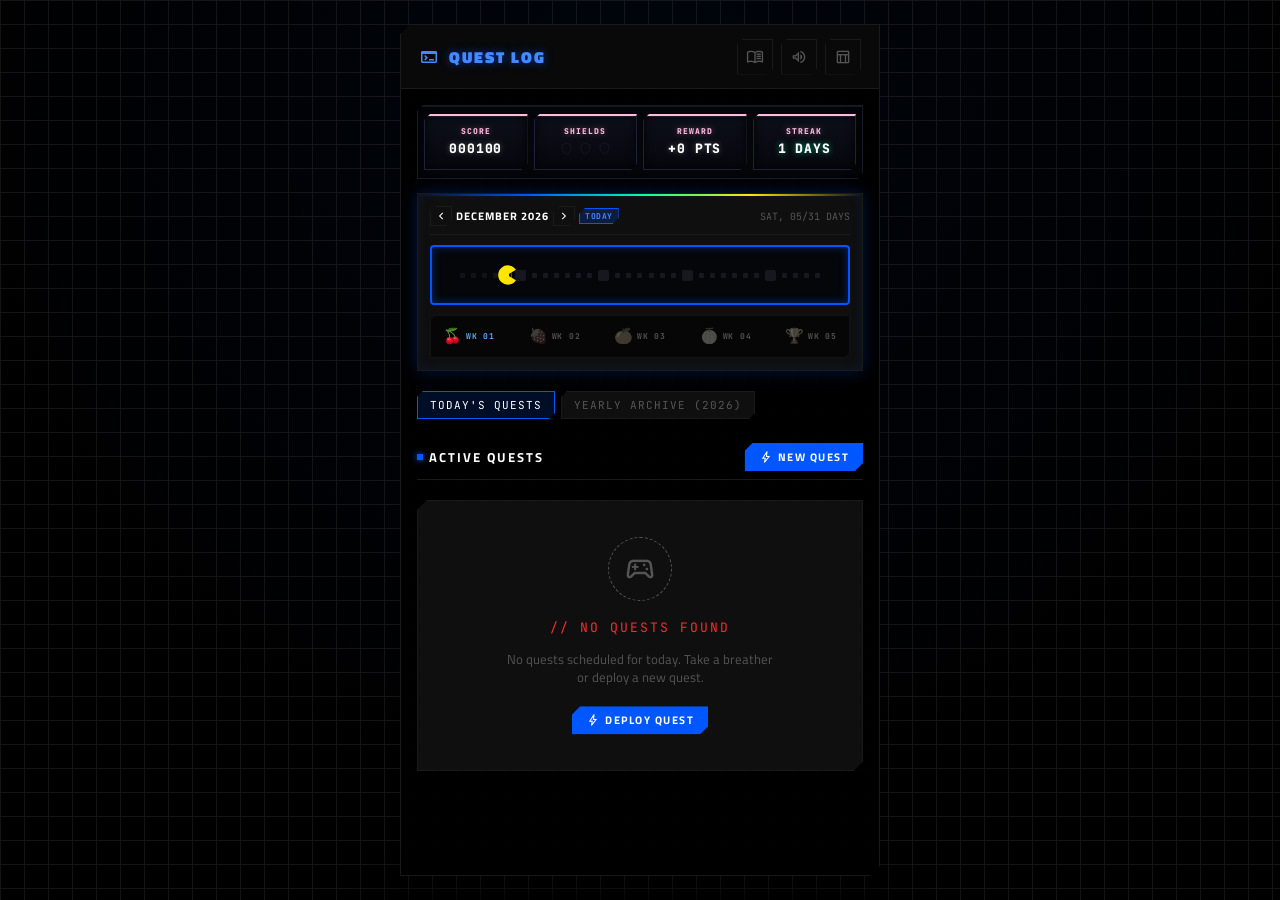
==== index.html @ 98877181 "Initial commit for Quest Log" ====
<!DOCTYPE html>
<html lang="en" class="dark">

<head>
  <meta charset="UTF-8">
  <meta name="viewport" content="width=device-width, initial-scale=1.0, maximum-scale=1.0, user-scalable=no">
  <title>Quest Log</title>
  <link rel="manifest" href="manifest.json">
  <meta name="theme-color" content="#00ffcc">
  <meta name="apple-mobile-web-app-capable" content="yes">
  <meta name="apple-mobile-web-app-status-bar-style" content="black-translucent">

  <!-- Preconnect & Fonts -->
  <link rel="preconnect" href="https://fonts.googleapis.com">
  <link rel="preconnect" href="https://fonts.gstatic.com" crossorigin>
  <link
    href="https://fonts.googleapis.com/css2?family=JetBrains+Mono:ital,wght@0,300;0,400;0,600;0,700;1,400&family=Titillium+Web:wght@300;400;600;700;900&display=swap"
    rel="stylesheet">
  <link href="https://fonts.googleapis.com/css2?family=Material+Symbols+Outlined:wght,FILL@100..700,0..1&display=swap"
    rel="stylesheet">

  <!-- Core Styles -->
  <link rel="stylesheet" href="styles.css">
</head>

<body>
  <!-- Main HUD Application Layout -->
  <div class="app-container">

    <!-- Center Mobile Cockpit Frame -->
    <main class="cockpit-frame" id="app-cockpit">

      <!-- Top HUD Header -->
      <header class="hud-header">
        <div class="hud-title-group">
          <span class="material-symbols-outlined"
            style="color: var(--color-primary-light); font-size: 20px;">terminal</span>
          <span class="hud-title">QUEST LOG</span>
        </div>
        <div class="hud-actions">
          <button class="hud-icon-btn" id="open-rules-btn" title="Tactical Rule Book & Scoring Manual"
            aria-label="Rule Book">
            <span class="material-symbols-outlined" style="font-size: 18px;">menu_book</span>
          </button>
          <button class="hud-icon-btn dev-toggle-btn" id="toggle-dev-sandbox-btn" title="Developer Testing Sandbox"
            aria-label="Dev Sandbox" style="display: none;">
            <span class="material-symbols-outlined" style="font-size: 18px;">bug_report</span>
          </button>
          <button class="hud-icon-btn" id="sound-toggle-btn" title="Toggle Sound FX" aria-label="Toggle Sound Effects">
            <span class="material-symbols-outlined" style="font-size: 18px;" id="sound-icon">volume_up</span>
          </button>
          <button class="hud-icon-btn" id="export-data-btn" title="Export Directives Data (.CSV)"
            aria-label="Export Data">
            <span class="material-symbols-outlined" style="font-size: 18px;">table_chart</span>
          </button>
        </div>
      </header>

      <!-- View 1: Home Dashboard (Pilot Status) -->
      <section class="view-panel active" id="view-dashboard">

        <!-- Streak Recovery Shield Suggestion Banner (Sleek, Compact Suggestion Pill) -->
        <div class="streak-shield-alert-banner" id="streak-shield-alert-banner" style="display: none;">
          <div class="shield-banner-left">
            <span class="shield-banner-title" id="shield-banner-title">STREAK IS AT RISK</span>
          </div>
          <div class="shield-banner-right">
            <button type="button" class="shield-recover-action-btn" id="use-shield-recover-btn">
              <span>USE SHIELD</span>
              <span class="material-symbols-outlined" style="font-size: 13px; font-variation-settings: 'FILL' 1;">shield</span>
            </button>
            <button type="button" class="shield-banner-close-btn" id="close-shield-alert-btn" aria-label="Dismiss suggestion">
              <span class="material-symbols-outlined">close</span>
            </button>
          </div>
        </div>

        <!-- Pac-Man Cyber Arcade HUD Section -->
        <div class="arcade-hud-container">

          <!-- Arcade Top Scoreboard (Score, Visual Shields, Reward, Streak) -->
          <div class="arcade-scoreboard">
            <div class="score-block score-metric-score">
              <span class="score-label">SCORE</span>
              <span class="score-val" id="arcade-score">000000</span>
            </div>
            <div class="score-block score-metric-shields" id="score-block-shields">
              <span class="score-label">SHIELDS</span>
              <div class="shields-slot-container" id="shields-slot-container"
                title="1UP Streak Shields - Protects consistency on missed days (Max 3)">
                <span class="shield-slot muted" id="shield-slot-1"><span
                    class="material-symbols-outlined">shield</span></span>
                <span class="shield-slot muted" id="shield-slot-2"><span
                    class="material-symbols-outlined">shield</span></span>
                <span class="shield-slot muted" id="shield-slot-3"><span
                    class="material-symbols-outlined">shield</span></span>
              </div>
            </div>
            <div class="score-block score-metric-reward">
              <span class="score-label">REWARD</span>
              <span class="score-val" id="arcade-consistency-bonus">+0 PTS</span>
            </div>
            <div class="score-block score-metric-streak">
              <span class="score-label">STREAK</span>
              <span class="score-val highlight" id="arcade-streak">0 DAYS</span>
            </div>
          </div>

          <!-- Pac-Man Monthly Maze Track Card -->
          <div class="pacman-maze-card">
            <!-- Maze Header with Month Navigation (< PREV, NEXT >, TODAY) -->
            <div class="maze-header">
              <div class="maze-nav-group">
                <button type="button" class="month-nav-btn" id="prev-month-btn" title="View Previous Month">
                  <span class="material-symbols-outlined">chevron_left</span>
                </button>
                <span class="maze-month-title" id="maze-month-name">CURRENT MONTH</span>
                <button type="button" class="month-nav-btn" id="next-month-btn" title="View Next Month">
                  <span class="material-symbols-outlined">chevron_right</span>
                </button>
                <button type="button" class="month-today-btn" id="today-month-btn"
                  title="Jump to Current Live Month">TODAY</button>
              </div>
              <div class="maze-stats" id="maze-stats-display">
                <span class="pellets-count" id="pellets-eaten-display">00/30 DAYS</span>
              </div>
            </div>

            <!-- Glowing Neon Maze Track -->
            <div class="maze-track-wrapper">
              <div class="maze-track-border">
                <div class="maze-track-inner" id="maze-track-inner">
                  <!-- Pac-Man Flat Arcade Sprite (No Glow) -->
                  <div class="pacman-chomper" id="pacman-chomper" style="left: 0%;">
                    <svg viewBox="0 0 32 32" class="pacman-svg">
                      <path d="M16 16 L29 8.5 A14 14 0 1 0 29 23.5 Z" fill="#FFE600"></path>
                    </svg>
                  </div>
                  <!-- Pellets Stream dynamically injected by app.js -->
                  <div class="maze-pellets-stream" id="maze-pellets-stream"></div>
                </div>
              </div>
            </div>

            <!-- Milestone Fruit Checkpoints Row (Dynamically populated by app.js) -->
            <div class="fruit-checkpoints-row" id="fruit-checkpoints-row">
              <!-- Dynamically rendered per month weeks by app.js -->
            </div>
          </div>

        </div>

        <!-- Filter Bar -->
        <div class="phase-filters" id="phase-filters-container">
          <button class="phase-tab active" data-filter="today" id="phase-tab-day">TODAY'S QUESTS</button>
          <button class="phase-tab" data-filter="all" id="phase-tab-all">YEARLY ARCHIVE</button>
        </div>

        <!-- Quests / Missions Section Header -->
        <div class="protocols-section-header">
          <h2 class="section-title" id="protocols-section-title">ACTIVE QUESTS</h2>
          <button class="init-protocol-btn" id="open-init-screen-btn">
            <span class="material-symbols-outlined" style="font-size: 14px;">bolt</span>
            NEW QUEST
          </button>
        </div>

        <!-- Dynamic Protocols Card Stream -->
        <div class="protocols-list" id="protocols-list-container">
          <!-- Dynamically populated by app.js -->
        </div>

      </section>

      <!-- View 2: New Quest (New Habit Creation) -->
      <section class="view-panel" id="view-init">

        <!-- Screen Header -->
        <div class="init-screen-header">
          <button class="back-btn" id="init-back-btn" title="Return to Pilot Dashboard">
            <span class="material-symbols-outlined" style="font-size: 20px;">arrow_back</span>
          </button>
          <h2 class="init-title">NEW QUEST</h2>
          <div style="width: 38px;"></div> <!-- Spacer -->
        </div>

        <!-- Form Container -->
        <form id="protocol-form" onsubmit="return false;" style="display: flex; flex-direction: column; gap: 20px;">

          <!-- Terminal Input: Quest Name -->
          <div class="form-group">
            <label class="form-label" for="habit-name-input">
              <span class="form-label-dot"></span>
              <span>QUEST NAME</span>
            </label>
            <div class="terminal-input-wrapper">
              <input type="text" id="habit-name-input" class="terminal-input" placeholder="E.G., HYDRATION_QUEST"
                autocomplete="off" maxlength="36" required>
            </div>
          </div>

          <!-- Category Selector -->
          <div class="form-group">
            <label class="form-label">
              <span class="form-label-dot"></span>
              <span>CATEGORY</span>
            </label>
            <div class="param-matrix-grid" id="param-matrix">
              <div class="param-card" data-category="fitness" data-icon="fitness_center">
                <span class="material-symbols-outlined">fitness_center</span>
                <span class="param-card-label">FITNESS</span>
              </div>
              <div class="param-card" data-category="cardio" data-icon="monitor_heart">
                <span class="material-symbols-outlined">monitor_heart</span>
                <span class="param-card-label">CARDIO</span>
              </div>
              <div class="param-card" data-category="hydration" data-icon="water_drop">
                <span class="material-symbols-outlined">water_drop</span>
                <span class="param-card-label">HYDRATION</span>
              </div>
              <div class="param-card" data-category="deepfocus" data-icon="center_focus_strong">
                <span class="material-symbols-outlined">center_focus_strong</span>
                <span class="param-card-label">DEEP_FOCUS</span>
              </div>
            </div>
          </div>

          <!-- Metric Tracking (Optional) -->
          <div class="form-group" id="form-metric-group">
            <label class="form-label">
              <span class="form-label-dot optional-dot"></span>
              <span>TRACK METRIC <span class="opt-pill">OPTIONAL</span></span>
            </label>
            <div class="dates-grid">
              <div class="date-field-group">
                <div class="terminal-input-wrapper">
                  <input type="text" id="metric-name-input" class="terminal-input" placeholder="NAME (E.G. VOLUME)">
                </div>
              </div>
              <div class="date-field-group">
                <div class="terminal-input-wrapper">
                  <input type="text" id="metric-unit-input" class="terminal-input" placeholder="UNIT (E.G. KG, MINS, COUNT)">
                </div>
              </div>
            </div>
          </div>

          <!-- Timeline: Start and End Dates -->
          <div class="form-group" id="form-timeline-group">
            <div class="dates-grid">
              <div class="date-field-group">
                <label class="form-label" for="start-date-input">
                  <span class="form-label-dot"></span>
                  <span>START_DATE</span>
                </label>
                <div class="terminal-input-wrapper">
                  <input type="date" id="start-date-input" class="terminal-input date-input" required>
                </div>
              </div>
              <div class="date-field-group">
                <label class="form-label" for="end-date-input">
                  <span class="form-label-dot optional-dot"></span>
                  <span>END_DATE <span class="opt-pill">OPTIONAL</span></span>
                </label>
                <div class="terminal-input-wrapper">
                  <input type="date" id="end-date-input" class="terminal-input date-input">
                </div>
              </div>
            </div>
          </div>

          <!-- Frequency Slider & Days of Week -->
          <div class="form-group slider-container" id="form-frequency-group">
            <div class="slider-readout">
              <label class="form-label">
                <span class="form-label-dot"></span>
                <span>FREQUENCY</span>
              </label>
              <span class="slider-display-val" id="freq-val-display">01 DAY/WEEK</span>
            </div>

            <div class="tactical-range-wrapper">
              <div class="segmented-ticks">
                <span class="tick"></span>
                <span class="tick"></span>
                <span class="tick"></span>
                <span class="tick"></span>
                <span class="tick"></span>
                <span class="tick"></span>
                <span class="tick"></span>
              </div>
              <input type="range" class="tactical-range" id="freq-slider-input" min="1" max="7" value="1">
            </div>
            <div
              style="display: flex; justify-content: space-between; font-family: var(--font-mono); font-size: 10px; color: var(--color-muted); margin-bottom: 4px;">
              <span>01 [MIN]</span>
              <span>07 [MAX]</span>
            </div>

            <!-- Error alert placed just below frequency -->
            <div class="schedule-validation-alert" id="freq-validation-alert" style="display: none;"></div>

            <!-- Days of Week Selector -->
            <div class="slider-readout" style="margin-top: 10px;">
              <label class="form-label">
                <span class="form-label-dot"></span>
                <span>SCHEDULED DAYS OF WEEK</span>
              </label>
              <span class="days-count-display" id="days-count-display">0 / 1 SELECTED</span>
            </div>
            <div class="days-of-week-grid" id="days-of-week-container">
              <button type="button" class="day-chip" data-day="0" data-day-name="SUN">SUN</button>
              <button type="button" class="day-chip" data-day="1" data-day-name="MON">MON</button>
              <button type="button" class="day-chip" data-day="2" data-day-name="TUE">TUE</button>
              <button type="button" class="day-chip" data-day="3" data-day-name="WED">WED</button>
              <button type="button" class="day-chip" data-day="4" data-day-name="THU">THU</button>
              <button type="button" class="day-chip" data-day="5" data-day-name="FRI">FRI</button>
              <button type="button" class="day-chip" data-day="6" data-day-name="SAT">SAT</button>
            </div>

            <!-- Error alert placed below scheduled days -->
            <div class="schedule-validation-alert" id="schedule-validation-alert" style="display: none;"></div>
          </div>

          <!-- Notes / Briefing (Optional) -->
          <div class="form-group">
            <label class="form-label" for="habit-notes-input">
              <span class="form-label-dot optional-dot"></span>
              <span>NOTES <span class="opt-pill">OPTIONAL</span></span>
            </label>
            <div class="terminal-input-wrapper">
              <textarea id="habit-notes-input" class="terminal-input terminal-textarea"
                placeholder="ADDITIONAL QUEST OBJECTIVES, REWARD INTENT, OR CONTEXT..." rows="3" maxlength="200"></textarea>
            </div>
          </div>

          <!-- Submit Button -->
          <div class="submit-btn-wrapper">
            <button type="submit" class="submit-protocol-btn" id="submit-protocol-btn">
              <span class="material-symbols-outlined" style="font-size: 18px;" id="submit-btn-icon">bolt</span>
              <span id="submit-btn-text">DEPLOY_QUEST</span>
            </button>
          </div>

        </form>

      </section>

    </main>

  </div>

  <!-- ==========================================================
       TACTICAL RULE BOOK MODAL
       ========================================================== -->
  <div class="modal-backdrop" id="rules-modal-backdrop">
    <div class="rules-modal-card" id="rules-modal-card">
      <div class="rules-modal-header">
        <div class="rules-title-group">
          <span class="material-symbols-outlined" style="color: var(--color-primary-light);">menu_book</span>
          <span class="rules-modal-title">TACTICAL SCORING MANUAL & RULE BOOK</span>
        </div>
        <button class="rules-close-btn" id="close-rules-btn" aria-label="Close Rules">
          <span class="material-symbols-outlined">close</span>
        </button>
      </div>

      <div class="rules-modal-body">
        <!-- Section 1: Daily Scoring -->
        <div class="rule-section">
          <div class="rule-section-title">
            <span class="rule-badge">01</span>
            <span>DAILY SCORING (MAX 100 PTS)</span>
          </div>
          <p class="rule-desc">
            Points are awarded daily based on the percentage of scheduled protocols completed:
          </p>
          <div class="rule-formula-box">
            <code>Daily Score = (Completed Directives / Scheduled Directives) × 100 PTS</code>
          </div>
          <p class="rule-note">
            ⚠️ <strong>Daily Finalizer:</strong> Scores are calculated and permanently locked at <strong>11:59
              PM</strong> every night. No retroactive score changes are permitted after finalization.
          </p>
        </div>

        <!-- Section 2: 1UP Shields -->
        <div class="rule-section">
          <div class="rule-section-title">
            <span class="rule-badge">02</span>
            <span>1UP STREAK SHIELDS (MAX 3)</span>
          </div>
          <p class="rule-desc">
            Complete <strong>2 consecutive perfect weeks</strong> (14 straight days with a 100 Daily Score) to earn
            <strong>1 Shield 🛡️</strong>.
          </p>
          <ul class="rule-list">
            <li><strong>Max Inventory:</strong> You can hold up to <strong>3 visual shields (🛡️ 🛡️ 🛡️)</strong>.</li>
            <li><strong>No Idle Glow:</strong> Active earned shields in inventory have <strong>no glow</strong> in normal conditions.</li>
            <li><strong>Actionable Static Warning Glow:</strong> On Day N+1, if Day N had a partial completion or no-show, the available shield displays a <strong>static neon glow</strong> (no dynamic breathing/pulse in any case).</li>
            <li><strong>Day N+1 Muted Inventory State:</strong> When a shield is deployed on Day N+1, it remains visible in the inventory slot but <strong>muted with color</strong>.</li>
            <li><strong>Day N+2 Removal:</strong> On Day N+2, the consumed shield is permanently removed from the inventory.</li>
            <li><strong>1-Day Miss Rule:</strong> A shield can <strong>only be applied if you missed exactly 1 day</strong>.</li>
            <li><strong>Weekly Limit:</strong> Maximum <strong>1 shield can be used per calendar week</strong>.</li>
            <li><strong>Shield Generation Exclusion:</strong> Any week where a shield is used is <strong>not counted</strong> toward generating new shields.</li>
            <li><strong>2-Day Missed Break:</strong> If 2 consecutive days are missed, shields cannot be used to restore the streak; your streak breaks and consistency multiplier resets to 0.</li>
          </ul>
        </div>

        <!-- Section 3: Weekly Consistency Bonus (x) -->
        <div class="rule-section">
          <div class="rule-section-title">
            <span class="rule-badge">03</span>
            <span>WEEKLY CONSISTENCY BONUS (x)</span>
          </div>
          <p class="rule-desc">
            Maintain unbreaking 100% daily consistency across calendar weeks to earn compounding bonus points:
          </p>
          <div class="rule-tier-grid">
            <div class="rule-tier-card">
              <span class="tier-wk">WEEK 1 PERFECT</span>
              <span class="tier-pts">+10 PTS (x = 10)</span>
            </div>
            <div class="rule-tier-card">
              <span class="tier-wk">WEEK 2 PERFECT</span>
              <span class="tier-pts">+15 PTS (x = 15)</span>
            </div>
            <div class="rule-tier-card">
              <span class="tier-wk">WEEK 3 PERFECT</span>
              <span class="tier-pts">+20 PTS (x = 20)</span>
            </div>
            <div class="rule-tier-card">
              <span class="tier-wk">WEEK N PERFECT</span>
              <span class="tier-pts">+(Previous + 5) PTS</span>
            </div>
          </div>
          <p class="rule-note">
            🛡️ <strong>Shield Usage:</strong> When a shield is used on a missed day, consistency is preserved
            (<strong>x value does not become 0</strong>), but no bonus is added for that shielded week. If 2 consecutive
            days are missed or consistency breaks without a shield, <strong>x resets to 0</strong>.
          </p>
        </div>

        <!-- Section 4: Dot Saturation Hierarchy -->
        <div class="rule-section">
          <div class="rule-section-title">
            <span class="rule-badge">04</span>
            <span>DOT SATURATION TELEMETRY</span>
          </div>
          <div class="rule-dot-legend">
            <div class="legend-row">
              <div class="maze-pellet small-dot dot-muted" style="display: inline-block;"></div>
              <span><strong>Muted (Low Contrast):</strong> Future dates & days with 0 completed tasks.</span>
            </div>
            <div class="legend-row">
              <div class="maze-pellet small-dot dot-partial" style="display: inline-block;"></div>
              <span><strong>Partial Saturation:</strong> Partially completed days (amber).</span>
            </div>
            <div class="legend-row">
              <div class="maze-pellet small-dot dot-complete" style="display: inline-block;"></div>
              <span><strong>Full Saturation:</strong> 100% completed tasks (golden yellow).</span>
            </div>
            <div class="legend-row">
              <div class="maze-pellet big-dot dot-partial" style="display: inline-block;"></div>
              <span><strong>Big Sunday Dot (Partial):</strong> Sunday milestone with partial completion (vibrant orange).</span>
            </div>
            <div class="legend-row">
              <div class="maze-pellet big-dot dot-complete" style="display: inline-block;"></div>
              <span><strong>Big Sunday Dot (Complete):</strong> Sunday milestone with 100% completion (golden yellow).</span>
            </div>
          </div>
        </div>
      </div>
    </div>
  </div>

  <!-- ==========================================================
       EXPORT MONTH SELECTOR MODAL
       ========================================================== -->
  <div class="modal-backdrop" id="export-modal-backdrop" style="display: none;">
    <div class="rules-modal-card export-modal-card" id="export-modal-card">
      <div class="rules-modal-header">
        <div class="rules-title-group">
          <span class="material-symbols-outlined" style="color: var(--color-primary-light);">table_chart</span>
          <span class="rules-modal-title">EXPORT DATA (.CSV)</span>
        </div>
        <button class="rules-close-btn" id="close-export-modal-btn" aria-label="Close Export Modal">
          <span class="material-symbols-outlined">close</span>
        </button>
      </div>

      <div class="export-modal-body">
        <p class="export-modal-desc">
          Select the calendar months you would like to include in your CSV export:
        </p>

        <div class="export-quick-actions">
          <button type="button" class="export-quick-btn" id="export-select-all-btn">SELECT ALL</button>
          <button type="button" class="export-quick-btn" id="export-select-current-btn">CURRENT MONTH</button>
          <button type="button" class="export-quick-btn" id="export-deselect-all-btn">DESELECT ALL</button>
        </div>

        <div class="export-months-list" id="export-months-list">
          <!-- Dynamically populated month checkboxes by app.js -->
        </div>

        <div class="export-actions-row">
          <button type="button" class="export-cancel-btn" id="export-cancel-btn">CANCEL</button>
          <button type="button" class="export-download-btn" id="export-confirm-download-btn">
            <span class="material-symbols-outlined" style="font-size: 16px;">download</span>
            <span>GENERATE CSV</span>
          </button>
        </div>
      </div>
    </div>
  </div>

  <!-- ==========================================================
       SHIELD RECOVERY CONFIRMATION MODAL (Popup like Rule Book)
       ========================================================== -->
  <div class="modal-backdrop" id="shield-confirm-modal-backdrop">
    <div class="rules-modal-card shield-confirm-modal-card" id="shield-confirm-modal-card">
      <div class="rules-modal-header">
        <div class="rules-title-group">
          <span class="material-symbols-outlined" style="color: #FF9500;">shield_with_heart</span>
          <span class="rules-modal-title">TACTICAL STREAK RECOVERY</span>
        </div>
        <button class="rules-close-btn" id="close-shield-confirm-btn" aria-label="Cancel Shield">
          <span class="material-symbols-outlined">close</span>
        </button>
      </div>
      <div class="shield-confirm-body">
        <span class="material-symbols-outlined shield-confirm-icon">shield</span>
        <span class="shield-confirm-title" id="shield-confirm-title">APPLY 1UP SHIELD?</span>
        <p class="shield-confirm-desc" id="shield-confirm-desc">
          This will consume 1 Shield from your inventory to protect your streak and consistency multiplier from breaking.
        </p>
        <span class="shield-confirm-date" id="shield-confirm-date-display">TARGET DATE: ---</span>
        <div class="shield-confirm-actions">
          <button type="button" class="shield-cancel-btn" id="shield-cancel-btn">CANCEL</button>
          <button type="button" class="shield-apply-btn" id="shield-apply-btn">
            <span class="material-symbols-outlined" style="font-size: 14px;">shield</span>
            <span>APPLY SHIELD</span>
          </button>
          <button type="button" class="shield-remove-btn" id="shield-remove-btn" style="display: none;">
            <span class="material-symbols-outlined" style="font-size: 14px;">restart_alt</span>
            <span>DESELECT SHIELD (+1 REFUND)</span>
          </button>
        </div>
      </div>
    </div>
  </div>

  <!-- ==========================================================
       YEARLY ARCHIVE QUEST DETAILS MODAL (READ-ONLY POPUP)
       ========================================================== -->
  <div class="modal-backdrop" id="quest-details-modal-backdrop" style="display: none;">
    <div class="rules-modal-card quest-details-modal-card" id="quest-details-modal-card">
      <div class="rules-modal-header">
        <div class="rules-title-group">
          <span class="material-symbols-outlined" id="modal-quest-icon" style="color: var(--color-primary);">info</span>
          <span class="rules-modal-title" id="modal-quest-header-title">QUEST SPECIFICATION</span>
        </div>
        <button class="rules-close-btn" id="close-quest-details-btn" aria-label="Close Quest Details">
          <span class="material-symbols-outlined">close</span>
        </button>
      </div>

      <div class="quest-details-body">
        <div class="quest-details-hero">
          <div class="quest-details-icon-large" id="modal-quest-icon-box">
            <span class="material-symbols-outlined" id="modal-quest-hero-icon" style="font-size: 32px;">sports_esports</span>
          </div>
          <div class="quest-details-title-stack">
            <h3 class="quest-details-name" id="modal-quest-name">PROTOCOL_NAME</h3>
            <div class="quest-details-pill-row">
              <span class="quest-spec-pill category-pill" id="modal-quest-category">CATEGORY</span>
              <span class="quest-spec-pill freq-pill" id="modal-quest-frequency">5D/WK</span>
            </div>
          </div>
        </div>

        <div class="quest-spec-grid">
          <div class="quest-spec-item">
            <span class="spec-label">SCHEDULED DAYS</span>
            <span class="spec-val" id="modal-quest-days">MON, TUE, WED, THU, FRI</span>
          </div>
          <div class="quest-spec-item">
            <span class="spec-label">TIMELINE (START / END)</span>
            <span class="spec-val" id="modal-quest-timeline">FROM 2026-09-04</span>
          </div>
        </div>

        <div class="quest-spec-grid" id="modal-quest-metric-grid" style="display: none; margin-top: 12px;">
          <div class="quest-spec-item" style="grid-column: span 2;">
            <span class="spec-label" id="modal-quest-metric-label">METRIC TRACKING</span>
            <div style="display: flex; gap: 10px; margin-top: 6px;">
              <div style="background: rgba(255, 230, 0, 0.1); padding: 5px 8px; border: 1px solid var(--color-primary); border-radius: 4px; color: var(--color-primary); font-family: var(--font-mono); font-size: 12px;">
                TOTAL ALL TIME: <span id="modal-quest-metric-total" style="font-weight: bold;">0</span> <span class="modal-quest-metric-unit"></span>
              </div>
              <div style="background: rgba(0, 255, 204, 0.1); padding: 5px 8px; border: 1px solid var(--color-secondary); border-radius: 4px; color: var(--color-secondary); font-family: var(--font-mono); font-size: 12px;">
                THIS YEAR: <span id="modal-quest-metric-year" style="font-weight: bold;">0</span> <span class="modal-quest-metric-unit"></span>
              </div>
            </div>
          </div>
        </div>

        <div class="quest-spec-notes-box">
          <span class="spec-label">NOTES</span>
          <p class="spec-notes-content" id="modal-quest-notes">NO DIRECTIVE BRIEFING FILED</p>
        </div>

        <div class="quest-details-actions">
          <button type="button" class="quest-details-close-btn" id="modal-quest-close-action-btn">
            <span class="material-symbols-outlined" style="font-size: 15px;">close</span>
            <span>CLOSE SPECIFICATION</span>
          </button>
        </div>
      </div>
    </div>
  </div>

  <!-- ==========================================================
       METRIC INPUT MODAL
       ========================================================== -->
  <div class="modal-backdrop" id="metric-input-modal-backdrop" style="display: none; z-index: 9999;">
    <div class="rules-modal-card" style="max-width: 350px;">
      <div class="rules-modal-header">
        <div class="rules-title-group">
          <span class="material-symbols-outlined" style="color: var(--color-primary);">analytics</span>
          <span class="rules-modal-title">LOG METRIC</span>
        </div>
        <button class="rules-close-btn" id="close-metric-modal-btn" aria-label="Close">
          <span class="material-symbols-outlined">close</span>
        </button>
      </div>
      <div class="rules-modal-body" style="display: flex; flex-direction: column; gap: 15px;">
        <p style="color: var(--color-text-dim); font-size: 12px; font-family: var(--font-mono); text-align: center;" id="metric-modal-desc">ENTER VALUE</p>
        <div class="terminal-input-wrapper">
          <input type="number" id="metric-modal-input" class="terminal-input" placeholder="0" style="font-size: 24px; text-align: center; height: 60px; font-weight: bold;">
        </div>
        <button class="export-download-btn" id="metric-modal-submit-btn" style="width: 100%; margin-top: 5px; justify-content: center;">
          <span class="material-symbols-outlined" style="font-size: 16px;">check_circle</span>
          <span>SAVE METRIC</span>
        </button>
      </div>
    </div>
  </div>

  <!-- ==========================================================
       DEVELOPER TESTING SANDBOX PANEL (SIMULATOR)
       ========================================================== -->
  <div class="dev-sandbox-panel" id="dev-sandbox-panel">
    <div class="dev-sandbox-header">
      <div class="dev-title-group">
        <span class="material-symbols-outlined" style="color: #FFE600; font-size: 16px;">bug_report</span>
        <span class="dev-sandbox-title">DEV_TESTING_SANDBOX - SIMULATION_ENV</span>
      </div>
      <button class="dev-close-btn" id="close-dev-sandbox-btn" aria-label="Close Dev Sandbox">
        <span class="material-symbols-outlined" style="font-size: 16px;">close</span>
      </button>
    </div>

        <div class="dev-sandbox-body">
      <!-- Time Machine Controls -->
      <div class="dev-control-group">
        <label class="dev-label">TIME MACHINE (MOCK VIRTUAL DATE):</label>
        <div class="dev-date-row">
          <input type="date" id="dev-mock-date-input" class="dev-date-input">
          <button type="button" class="dev-action-btn" id="dev-prev-day-btn" title="Jump 1 Day Back">-1D</button>
          <button type="button" class="dev-action-btn" id="dev-next-day-btn" title="Jump 1 Day Forward">+1D</button>
          <span class="dev-day-pill" id="dev-day-pill">THU</span>
          <button type="button" class="dev-action-btn highlight" id="dev-reset-date-btn"
            title="Restore Live Device Time">LIVE NOW</button>
        </div>
      </div>

      <!-- Quick Fast-Simulation Actions -->
      <div class="dev-control-group">
        <label class="dev-label">FAST SCORING & STREAK SIMULATORS:</label>
        <div class="dev-sim-grid">
          <!-- a. Fully Completed Day -->
          <button type="button" class="dev-sim-btn" id="dev-sim-full-day-btn"
            title="Automatically mark all protocols available for this day to complete">
            <span class="material-symbols-outlined">check_circle</span>
            <span>FULLY COMPLETED DAY</span>
          </button>
          <!-- b. Partially Completed Day -->
          <button type="button" class="dev-sim-btn" id="dev-sim-partial-day-btn"
            title="Automatically mark random protocols for this day (leaving at least one incomplete)">
            <span class="material-symbols-outlined">incomplete_circle</span>
            <span>PARTIALLY COMPLETED DAY</span>
          </button>
          <!-- c. Fully Completed Week -->
          <button type="button" class="dev-sim-btn" id="dev-sim-full-week-btn"
            title="Automatically mark all protocols available for this whole week to complete">
            <span class="material-symbols-outlined">bolt</span>
            <span>FULLY COMPLETED WEEK</span>
          </button>
          <!-- d. Partially Completed Week -->
          <button type="button" class="dev-sim-btn" id="dev-sim-partial-week-btn"
            title="Automatically mark random protocols across the week with mix of full/partial days">
            <span class="material-symbols-outlined">pie_chart</span>
            <span>PARTIALLY COMPLETED WEEK</span>
          </button>
          <!-- Shield & Streak Simulation Helpers -->
          <button type="button" class="dev-sim-btn" id="dev-sim-missed-yesterday-btn"
            title="Simulates missing yesterday to test interactive recovery prompt and shield application">
            <span class="material-symbols-outlined">shield_with_heart</span>
            <span>SIM MISSED YESTERDAY (ALERT)</span>
          </button>
          <button type="button" class="dev-sim-btn" id="dev-trigger-midnight-btn"
            title="Triggers the 11:59 PM score finalizer">
            <span class="material-symbols-outlined">nightlight</span>
            <span>LOCK IN 11:59 PM SCORE</span>
          </button>
          <button type="button" class="dev-sim-btn danger" id="dev-clear-history-btn"
            title="Clear all simulated history">
            <span class="material-symbols-outlined">delete_sweep</span>
            <span>PURGE HISTORY</span>
          </button>
        </div>
      </div>
    </div>
  </div>



  <!-- Application Logic -->
  <script src="audio.js"></script>
  <script src="app.js"></script>

  <!-- PWA Service Worker Registration -->
  <script>
    if ('serviceWorker' in navigator) {
      window.addEventListener('load', () => {
        navigator.serviceWorker.register('./sw.js')
          .then(registration => console.log('SW Registered'))
          .catch(err => console.error('SW Registration failed', err));
      });
    }
  </script>
</body>

</html>
---- styles.css ----
/* Kurogane Tactical Assistant - Core Stylesheet */
@import url('https://fonts.googleapis.com/css2?family=JetBrains+Mono:ital,wght@0,300;0,400;0,600;0,700;1,400&family=Titillium+Web:wght@300;400;600;700;900&display=swap');

:root {
  --color-primary: #0057FF;
  --color-primary-rgb: 0, 87, 255;
  --color-primary-light: #448aff;
  --color-background: #000000;
  --color-surface: #0F0F0F;
  --color-surface-hover: #161616;
  --color-border: #1A1A1A;
  --color-border-active: rgba(0, 87, 255, 0.4);
  --color-text: #E0E0E0;
  --color-muted: #555555;
  --color-accent: #FF2A2A;
  --color-accent-rgb: 255, 42, 42;
  --color-success: #00FFAA;
  --color-success-rgb: 0, 255, 170;

  --font-mono: 'JetBrains Mono', monospace;
  --font-display: 'Titillium Web', 'JetBrains Mono', sans-serif;

  --clip-corner: polygon(10px 0, 100% 0, 100% calc(100% - 10px), calc(100% - 10px) 100%, 0 100%, 0 10px);
  --clip-corner-sm: polygon(6px 0, 100% 0, 100% calc(100% - 6px), calc(100% - 6px) 100%, 0 100%, 0 6px);
  --clip-corner-btn: polygon(8px 0, 100% 0, 100% calc(100% - 8px), calc(100% - 8px) 100%, 0 100%, 0 8px);
  --clip-corner-top: polygon(14px 0, calc(100% - 14px) 0, 100% 14px, 100% 100%, 0 100%, 0 14px);

  --glow-blue: 0 0 14px rgba(0, 87, 255, 0.55);
  --glow-blue-lg: 0 0 24px rgba(0, 87, 255, 0.7);
  --glow-success: 0 0 14px rgba(0, 255, 170, 0.6);
  --glow-red: 0 0 14px rgba(255, 42, 42, 0.6);
}

* {
  box-sizing: border-box;
  margin: 0;
  padding: 0;
  -webkit-font-smoothing: antialiased;
}

body {
  background-color: var(--color-background);
  color: var(--color-text);
  font-family: var(--font-display);
  min-height: 100vh;
  min-height: 100dvh;
  width: 100%;
  overflow-x: hidden;
  background-image:
    linear-gradient(to right, rgba(26, 26, 26, 0.75) 1px, transparent 1px),
    linear-gradient(to bottom, rgba(26, 26, 26, 0.75) 1px, transparent 1px);
  background-size: 24px 24px;
  position: relative;
}

/* App Container Layout */
.app-container {
  width: 100%;
  min-height: 100vh;
  min-height: 100dvh;
  display: flex;
  justify-content: center;
  align-items: flex-start;
  padding: 0;
  background: radial-gradient(circle at 50% 12%, rgba(0, 87, 255, 0.05) 0%, transparent 70%);
}

.cockpit-frame {
  width: 100%;
  max-width: 480px;
  min-height: 100vh;
  min-height: 100dvh;
  background-color: rgba(0, 0, 0, 0.95);
  border-left: 1px solid var(--color-border);
  border-right: 1px solid var(--color-border);
  position: relative;
  display: flex;
  flex-direction: column;
  box-shadow: inset 0 1px 0 rgba(255, 255, 255, 0.08), 0 0 50px rgba(0, 0, 0, 0.95);
  padding-bottom: env(safe-area-inset-bottom, 0px);
}

@media (min-width: 768px) {
  .app-container {
    padding: 24px 16px;
  }

  .cockpit-frame {
    min-height: calc(100vh - 48px);
    min-height: calc(100dvh - 48px);
    border: 1px solid var(--color-border);
    clip-path: var(--clip-corner);
  }
}

/* Chamfer polygon utilities */
.clip-card {
  clip-path: var(--clip-corner);
}

.clip-card-sm {
  clip-path: var(--clip-corner-sm);
}

.clip-btn {
  clip-path: var(--clip-corner-btn);
  position: relative;
  overflow: hidden;
}

.clip-btn::before {
  content: '';
  position: absolute;
  top: 0;
  left: -100%;
  width: 100%;
  height: 100%;
  background: linear-gradient(90deg, transparent, rgba(255, 255, 255, 0.15), transparent);
  transition: left 0.4s ease;
}

.clip-btn:hover::before {
  left: 100%;
}

/* Glow Utilities */
.glow-primary {
  box-shadow: var(--glow-blue);
}

.glow-text-primary {
  text-shadow: 0 0 10px rgba(0, 87, 255, 0.9);
}

.glow-success {
  box-shadow: var(--glow-success);
}

.glow-text-success {
  text-shadow: 0 0 10px rgba(0, 255, 170, 0.9);
}

.glow-red {
  box-shadow: var(--glow-red);
}

/* Header HUD */
.hud-header {
  height: 64px;
  padding: 0 18px;
  display: flex;
  align-items: center;
  justify-content: space-between;
  border-bottom: 1px solid var(--color-border);
  background: rgba(10, 10, 10, 0.95);
  backdrop-filter: blur(8px);
  position: sticky;
  top: 0;
  z-index: 50;
}

.hud-title-group {
  display: flex;
  align-items: center;
  gap: 10px;
}

.hud-title {
  font-family: var(--font-display);
  font-size: 16px;
  font-weight: 900;
  letter-spacing: 2px;
  color: var(--color-primary-light);
  text-shadow: 0 0 8px rgba(0, 87, 255, 0.6);
  text-transform: uppercase;
}

.hud-actions {
  display: flex;
  align-items: center;
  gap: 8px;
}

.hud-icon-btn {
  background: transparent;
  border: 1px solid var(--color-border);
  color: var(--color-muted);
  width: 36px;
  height: 36px;
  display: flex;
  align-items: center;
  justify-content: center;
  cursor: pointer;
  clip-path: var(--clip-corner-sm);
  transition: all 0.2s ease;
}

.hud-icon-btn:hover {
  border-color: var(--color-primary);
  color: var(--color-primary-light);
  box-shadow: 0 0 10px rgba(0, 87, 255, 0.3);
}

.hud-icon-btn.active {
  color: var(--color-primary-light);
  border-color: var(--color-primary);
  background: rgba(0, 87, 255, 0.1);
}

/* View Container & Transition */
.view-panel {
  display: none;
  flex-direction: column;
  flex: 1;
  overflow-y: auto;
  padding: 16px;
  gap: 20px;
  opacity: 0;
  transform: translateY(6px);
  transition: opacity 0.25s ease, transform 0.25s ease;
}

.view-panel.active {
  display: flex;
  opacity: 1;
  transform: translateY(0);
}

/* ==========================================================
   PAC-MAN CYBER-ARCADE HUD STYLES
   ========================================================== */

.arcade-hud-container {
  display: flex;
  flex-direction: column;
  gap: 14px;
}

/* Arcade Scoreboard - 4-Column Aligned Retro Gaming HUD */
.arcade-scoreboard {
  display: grid;
  grid-template-columns: repeat(4, 1fr);
  gap: 6px;
  background: #05060A;
  border: 1px solid #161a28;
  padding: 8px 6px;
  clip-path: var(--clip-corner-sm);
  box-shadow: inset 0 1px 0 rgba(255, 255, 255, 0.08), inset 0 0 14px rgba(0, 0, 0, 0.95), 0 2px 10px rgba(0, 0, 0, 0.7);
}

.score-block {
  display: flex;
  flex-direction: column;
  align-items: center;
  justify-content: center;
  background: linear-gradient(180deg, #0d0f19 0%, #06070d 100%);
  border: 1px solid #1c2338;
  border-top: 2px solid var(--color-primary);
  padding: 6px 2px;
  clip-path: var(--clip-corner-sm);
  text-align: center;
  min-height: 56px;
  box-sizing: border-box;
  position: relative;
  overflow: hidden;
  box-shadow: inset 0 1px 0 rgba(255, 255, 255, 0.07), inset 0 0 8px rgba(0, 0, 0, 0.8);
  transition: transform 0.2s cubic-bezier(0.16, 1, 0.3, 1), border-color 0.2s ease;
}

.hud-icon-btn.dev-toggle-btn {
  color: var(--color-muted);
}

.hud-icon-btn.dev-toggle-btn.active {
  color: #FFE600;
  border-color: #FFE600;
  background: rgba(255, 230, 0, 0.12);
  box-shadow: 0 0 10px rgba(255, 230, 0, 0.4);
}

.score-block.score-metric-score,
.score-block.score-metric-shields,
.score-block.score-metric-reward,
.score-block.score-metric-streak {
  border-top-color: #FFB8DE;
}

.score-block.score-metric-shields {
  cursor: pointer;
}

.score-label {
  font-family: var(--font-mono);
  font-size: 8px;
  font-weight: 800;
  letter-spacing: 1px;
  text-transform: uppercase;
  margin-bottom: 3px;
  line-height: 1;
  color: #FFB8DE;
  text-shadow: 0 0 6px rgba(255, 184, 222, 0.4);
}

.score-metric-score .score-label,
.score-metric-shields .score-label,
.score-metric-reward .score-label,
.score-metric-streak .score-label {
  color: #FFB8DE;
  text-shadow: 0 0 6px rgba(255, 184, 222, 0.4);
}

.score-val {
  font-family: var(--font-mono);
  font-size: 13px;
  font-weight: 800;
  color: #FFFFFF !important;
  letter-spacing: 0.8px;
  font-variant-numeric: tabular-nums;
  min-height: 20px;
  display: flex;
  align-items: center;
  justify-content: center;
  line-height: 1;
  text-shadow: 0 0 6px rgba(255, 255, 255, 0.3);
}

.score-metric-score .score-val,
.score-metric-shields .score-val,
.score-metric-reward .score-val,
.score-metric-streak .score-val {
  color: #FFFFFF !important;
}

.score-val.highlight {
  color: #FFFFFF !important;
  text-shadow: 0 0 6px rgba(255, 255, 255, 0.3);
}

/* 3-Shield Slots Indicator */
.shields-slot-container {
  display: flex;
  align-items: center;
  justify-content: center;
  gap: 4px;
  min-height: 20px;
}

.shield-slot {
  display: flex;
  align-items: center;
  justify-content: center;
  color: #2E3140;
  opacity: 0.25;
  transition: all 0.25s ease;
}

.shield-slot .material-symbols-outlined {
  font-size: 15px;
  font-variation-settings: 'FILL' 0;
}

/* 1. Active & Available Shield: Crisp solid filled white (No Glow in normal state) */
.shield-slot.active {
  color: #FFFFFF !important;
  opacity: 1 !important;
  filter: none !important;
}

.shield-slot.active .material-symbols-outlined {
  color: #FFFFFF !important;
  font-variation-settings: 'FILL' 1 !important;
}

/* 2. Empty / unearned slot: faint outline */
.shield-slot.muted .material-symbols-outlined {
  font-variation-settings: 'FILL' 0 !important;
}

/* 3. Applied Shield on Day N+1: Present in inventory but muted with color */
.shield-slot.applied-today {
  color: #7A8099 !important;
  opacity: 0.45 !important;
  filter: none !important;
}

.shield-slot.applied-today .material-symbols-outlined {
  color: #7A8099 !important;
  font-variation-settings: 'FILL' 1 !important;
}

/* Actionable warning on Day N+1 when Day N is partial/no-show: STATIC GLOW (NO dynamic pulse animation) */
.shields-slot-container.can-apply-shield .shield-slot.active {
  filter: drop-shadow(0 0 5px rgba(255, 255, 255, 0.95)) drop-shadow(0 0 10px rgba(0, 255, 170, 0.65)) !important;
  animation: none !important;
}

/* Pac-Man Monthly Maze Card */
.pacman-maze-card {
  background: #090A10;
  border: 1.5px solid #0057FF;
  box-shadow: 0 0 16px rgba(0, 87, 255, 0.25), inset 0 0 12px rgba(0, 87, 255, 0.1);
  padding: 14px;
  clip-path: var(--clip-corner);
  display: flex;
  flex-direction: column;
  gap: 12px;
  position: relative;
  overflow: hidden;
}

.pacman-maze-card::before {
  content: '';
  position: absolute;
  top: 0;
  left: 0;
  right: 0;
  height: 2px;
  background: linear-gradient(90deg, transparent, #0057FF, #00FFAA, #FFE600, transparent);
  animation: scanline 4s linear infinite;
}

@keyframes scanline {
  0% {
    transform: translateX(-100%);
  }

  100% {
    transform: translateX(100%);
  }
}

.score-val.highlight {
  color: var(--color-success);
  text-shadow: 0 0 6px rgba(0, 255, 170, 0.6);
}

/* Pac-Man Cyber Maze Track Card */
.pacman-maze-card {
  background: var(--color-surface);
  border: 1px solid var(--color-border);
  padding: 12px;
  clip-path: var(--clip-corner-md);
  display: flex;
  flex-direction: column;
  gap: 10px;
}

.maze-header {
  display: flex;
  justify-content: space-between;
  align-items: center;
  border-bottom: 1px solid rgba(255, 255, 255, 0.05);
  padding-bottom: 8px;
}

/* Month Navigation Group */
.maze-nav-group {
  display: flex;
  align-items: center;
  gap: 4px;
}

.month-nav-btn {
  background: var(--color-surface);
  border: 1px solid var(--color-border);
  color: #FFFFFF;
  cursor: pointer;
  display: flex;
  align-items: center;
  justify-content: center;
  padding: 2px 3px;
  clip-path: var(--clip-corner-sm);
  transition: all 0.2s;
}

.month-nav-btn:hover {
  background: var(--color-primary);
  border-color: var(--color-primary);
}

.month-nav-btn .material-symbols-outlined {
  font-size: 14px;
}

.month-today-btn {
  background: rgba(0, 87, 255, 0.2);
  border: 1px solid var(--color-primary);
  color: var(--color-primary-light);
  font-family: var(--font-mono);
  font-size: 8px;
  font-weight: 700;
  padding: 2px 5px;
  clip-path: var(--clip-corner-sm);
  cursor: pointer;
  letter-spacing: 0.5px;
}

.month-today-btn:hover {
  background: var(--color-primary);
  color: #FFFFFF;
}

.month-today-btn.return-mode {
  background: rgba(0, 87, 255, 0.2);
  border-color: var(--color-primary);
  color: var(--color-primary);
  box-shadow: var(--glow-blue);
}

.month-today-btn.return-mode:hover {
  background: var(--color-primary);
  color: #FFFFFF;
}

.month-status-tag {
  font-family: var(--font-mono);
  font-size: 8px;
  font-weight: 700;
  padding: 1px 4px;
  border-radius: 2px;
  letter-spacing: 0.8px;
}

.month-status-tag.active-tag {
  background: rgba(0, 255, 170, 0.15);
  color: var(--color-success);
  border: 1px solid var(--color-success);
}

.month-status-tag.readonly-tag {
  background: rgba(255, 170, 0, 0.15);
  color: #FFAA00;
  border: 1px solid #FF9500;
}

.maze-month-title {
  font-family: var(--font-display);
  font-size: 11px;
  font-weight: 700;
  letter-spacing: 1px;
  color: #FFFFFF;
  text-transform: uppercase;
}

.maze-stats {
  display: flex;
  align-items: center;
  gap: 8px;
  font-family: var(--font-mono);
  font-size: 10px;
}

.pellets-count {
  color: var(--color-muted);
}

.maze-pct {
  color: var(--color-success);
  font-weight: 700;
  text-shadow: 0 0 6px rgba(0, 255, 170, 0.6);
}

/* Streak Recovery Shield Suggestion Banner (Small, Sleek Suggestion Pill) */
.streak-shield-alert-banner {
  background: rgba(255, 149, 0, 0.08);
  border: 1px solid rgba(255, 149, 0, 0.25);
  border-left: 3px solid #FF9500;
  clip-path: var(--clip-corner-sm);
  padding: 5px 10px;
  display: flex;
  align-items: center;
  justify-content: space-between;
  gap: 8px;
  margin-bottom: 10px;
  position: relative;
}

.shield-banner-left {
  display: flex;
  align-items: center;
  gap: 6px;
  flex: 1;
  min-width: 0;
}

.shield-alert-icon {
  font-size: 14px;
  color: #FFAA00;
  font-variation-settings: 'FILL' 1;
  flex-shrink: 0;
}

.shield-banner-title {
  font-family: var(--font-mono);
  font-size: 9px;
  font-weight: 700;
  color: #FFE6C5;
  letter-spacing: 0.8px;
  white-space: nowrap;
}

.shield-banner-right {
  display: flex;
  align-items: center;
  gap: 6px;
  flex-shrink: 0;
}

.shield-recover-action-btn {
  background: #FF9500;
  border: 1px solid #FFAA00;
  color: #000000;
  font-family: var(--font-mono);
  font-size: 8.5px;
  font-weight: 800;
  padding: 3px 8px;
  clip-path: var(--clip-corner-sm);
  cursor: pointer;
  display: flex;
  align-items: center;
  gap: 4px;
  white-space: nowrap;
  letter-spacing: 0.5px;
  transition: all 0.2s;
}

.shield-recover-action-btn:hover {
  background: #FFB340;
  box-shadow: 0 0 8px rgba(255, 170, 0, 0.6);
}

.shield-banner-close-btn {
  background: transparent;
  border: none;
  color: rgba(255, 255, 255, 0.35);
  cursor: pointer;
  padding: 2px;
  display: flex;
  align-items: center;
  justify-content: center;
  transition: color 0.2s;
}

.shield-banner-close-btn:hover {
  color: #FFFFFF;
}

.shield-banner-close-btn .material-symbols-outlined {
  font-size: 13px;
}

/* ==========================================================
   SHIELD RECOVERY CONFIRMATION MODAL (Popup like Rule Book)
   ========================================================== */
.shield-confirm-modal-card {
  max-width: 380px;
  width: 90%;
}

.shield-confirm-body {
  padding: 18px;
  display: flex;
  flex-direction: column;
  gap: 14px;
  text-align: center;
}

.shield-confirm-icon {
  font-size: 44px;
  color: #FFFFFF !important;
  font-variation-settings: 'FILL' 1 !important;
  filter: drop-shadow(0 0 10px rgba(255, 255, 255, 0.5));
  margin-bottom: 2px;
}

.shield-confirm-title {
  font-family: var(--font-mono);
  font-size: 13px;
  font-weight: 700;
  color: #FFFFFF;
  letter-spacing: 0.8px;
}

.shield-confirm-desc {
  font-size: 11px;
  color: #CCCCCC;
  line-height: 1.5;
}

.shield-confirm-date {
  font-family: var(--font-mono);
  font-size: 11px;
  font-weight: 700;
  color: #FF9500;
  background: rgba(255, 149, 0, 0.1);
  border: 1px solid rgba(255, 149, 0, 0.3);
  padding: 6px 12px;
  clip-path: var(--clip-corner-sm);
}

.shield-confirm-actions {
  display: flex;
  gap: 8px;
  justify-content: center;
  margin-top: 4px;
}

.shield-cancel-btn {
  background: transparent;
  border: 1px solid var(--color-border);
  color: var(--color-muted);
  font-family: var(--font-mono);
  font-size: 10px;
  font-weight: 700;
  padding: 8px 18px;
  clip-path: var(--clip-corner-sm);
  cursor: pointer;
  transition: all 0.2s;
}

.shield-cancel-btn:hover {
  color: #FFFFFF;
  border-color: #FFFFFF;
}

.shield-apply-btn {
  background: #FF9500;
  border: 1px solid #FFAA00;
  color: #000000;
  font-family: var(--font-mono);
  font-size: 10px;
  font-weight: 700;
  padding: 8px 18px;
  clip-path: var(--clip-corner-sm);
  cursor: pointer;
  display: flex;
  align-items: center;
  gap: 6px;
  transition: all 0.2s;
}

.shield-apply-btn:hover {
  background: #FFAA00;
  box-shadow: 0 0 14px rgba(255, 170, 0, 0.7);
}

.shield-remove-btn {
  background: rgba(255, 59, 48, 0.15);
  border: 1px solid #FF3B30;
  color: #FF3B30;
  font-family: var(--font-mono);
  font-size: 10px;
  font-weight: 700;
  padding: 8px 18px;
  clip-path: var(--clip-corner-sm);
  cursor: pointer;
  display: flex;
  align-items: center;
  gap: 6px;
  transition: all 0.2s;
}

.shield-remove-btn:hover {
  background: #FF3B30;
  color: #FFFFFF;
  box-shadow: 0 0 14px rgba(255, 59, 48, 0.6);
}

/* Neon Maze Track */
.maze-track-wrapper {
  width: 100%;
  background: #05060A;
  border: 2px solid #0057FF;
  border-radius: 4px;
  box-shadow: inset 0 0 8px rgba(0, 87, 255, 0.4);
  padding: 8px 10px;
  position: relative;
}

.maze-track-border {
  position: relative;
  width: 100%;
}

.maze-track-inner {
  position: relative;
  width: 100%;
  display: flex;
  align-items: center;
  min-height: 40px;
  padding: 0 16px;
  box-sizing: border-box;
}

/* Pac-Man Chomper Sprite (Flat Classic Arcade Style - Mouth open to the right) */
.pacman-chomper {
  position: absolute;
  top: 50%;
  transform: translateY(-50%);
  width: 22px;
  height: 22px;
  z-index: 15;
  transition: left 0.35s cubic-bezier(0.2, 0.8, 0.2, 1);
  filter: none;
  pointer-events: none;
}

.pacman-svg {
  width: 100%;
  height: 100%;
}

/* Pellets Stream (Solid Classic Arcade Dots) */
.maze-pellets-stream {
  width: 100%;
  display: flex;
  align-items: center;
  justify-content: space-between;
  position: relative;
  z-index: 5;
  padding: 0 2px;
}

/* Base Pellet */
.maze-pellet {
  transition: background-color 0.25s ease, opacity 0.25s ease;
  position: relative;
  cursor: default;
  display: flex;
  align-items: center;
  justify-content: center;
}

/* Small Day Dot (6 Days per week) */
.maze-pellet.small-dot {
  width: 5px;
  height: 5px;
  border-radius: 1px;
}

/* Big Dot (Saturday Week Culmination Milestone) */
.maze-pellet.big-dot {
  width: 11px;
  height: 11px;
  border-radius: 2px;
}

/* 1. Muted State: Future dates & current day when untouched/0 completed */
.maze-pellet.dot-muted {
  background-color: #383A4A;
  opacity: 0.35;
}

/* 2. Partial Saturation: Past / Today when tasks are partially finished */
.maze-pellet.dot-partial {
  background-color: #FF9500 !important;
  opacity: 1 !important;
}

/* Big Sunday Dot Partial: Big orange dot matching size of yellow big dot */
.maze-pellet.big-dot.dot-partial {
  width: 12px !important;
  height: 12px !important;
  background-color: #FF9500 !important;
  box-shadow: 0 0 8px rgba(255, 149, 0, 0.75);
  opacity: 1 !important;
}

/* Big Sunday Dot Complete */
.maze-pellet.big-dot.dot-complete {
  width: 12px !important;
  height: 12px !important;
  background-color: #FFE600 !important;
  box-shadow: 0 0 8px rgba(255, 230, 0, 0.75);
  opacity: 1 !important;
}

/* 3. Full Saturation: Past / Today when tasks are 100% fully completed */
.maze-pellet.dot-complete {
  background-color: #FFE600;
  opacity: 1;
}

/* 4. Adaptive Shield Applied State: Big shield on Sunday, small on weekday */
.maze-pellet.shield-dot {
  background-color: transparent !important;
  color: #FFFFFF;
  opacity: 1;
  display: flex;
  align-items: center;
  justify-content: center;
}

.maze-pellet.shield-dot.small-shield {
  width: 11px;
  height: 11px;
}

.maze-pellet.shield-dot.small-shield .material-symbols-outlined {
  font-size: 11px !important;
  color: #FFFFFF !important;
  font-variation-settings: 'FILL' 1 !important;
  filter: none !important;
}

.maze-pellet.shield-dot.big-shield {
  width: 16px;
  height: 16px;
}

.maze-pellet.shield-dot.big-shield .material-symbols-outlined {
  font-size: 16px !important;
  color: #FFFFFF !important;
  font-variation-settings: 'FILL' 1 !important;
  filter: none !important;
}

/* Active Day Indicator (Subtle outline, no blue dot) */
.maze-pellet.today {
  outline: 1px solid var(--color-primary);
  outline-offset: 2px;
}

/* Selected Pellet for Day Inspection (Clean Static Target Indicator - No Breathing Animation) */
.maze-pellet.selected-inspection {
  outline: 2px solid #00FFAA !important;
  outline-offset: 3px !important;
  box-shadow: 0 0 6px rgba(0, 255, 170, 0.6) !important;
  transform: scale(1.15);
}

/* Fruit Checkpoints Row */
.fruit-checkpoints-row {
  display: flex;
  justify-content: space-between;
  align-items: center;
  background: rgba(0, 0, 0, 0.6);
  border: 1px solid rgba(255, 255, 255, 0.05);
  padding: 8px 12px;
  clip-path: var(--clip-corner-sm);
  gap: 6px;
}

.fruit-item {
  display: flex;
  align-items: center;
  gap: 4px;
  opacity: 0.35;
  filter: grayscale(0.8);
  transition: all 0.25s ease;
  cursor: pointer;
  user-select: none;
  padding-bottom: 2px;
}

.fruit-item:hover {
  opacity: 0.85;
  transform: translateY(-1px);
}

.fruit-item.active,
.fruit-item.cleared {
  opacity: 1 !important;
  filter: grayscale(0) !important;
}

.fruit-item.active .fruit-label,
.fruit-item.cleared .fruit-label {
  color: #FFE600 !important;
}

.fruit-item.in-progress {
  opacity: 1 !important;
  filter: grayscale(0) !important;
}

.fruit-item.in-progress .fruit-label {
  color: #5CADFF !important;
}

.fruit-item.partial {
  opacity: 1 !important;
  filter: grayscale(0) !important;
}

.fruit-item.partial .fruit-label {
  color: #FF9500 !important;
}

/* Subtle Week Selection Indicator (Clean Yellow Bottom Line, Zero Yellow Glow) */
.fruit-item.selected {
  border-bottom: 2px solid #FFE600 !important;
  transform: translateY(-1px);
}

/* Future / Locked Weeks Stay Muted and Grayscale even when selected */
.fruit-item.locked.selected {
  opacity: 0.35 !important;
  filter: grayscale(0.8) !important;
}

.fruit-item.locked.selected .fruit-label {
  color: var(--color-text) !important;
  text-shadow: none !important;
}

.fruit-icon {
  font-size: 15px;
}

.fruit-label {
  font-family: var(--font-mono);
  font-size: 8px;
  font-weight: 700;
  color: var(--color-text);
  letter-spacing: 0.8px;
  transition: color 0.2s ease;
}

.fruit-item.active .fruit-label,
.fruit-item.cleared .fruit-label {
  color: #FFE600;
}

/* Maze Filter Breadcrumb Bar */
.maze-filter-banner {
  display: flex;
  align-items: center;
  justify-content: space-between;
  padding: 4px 10px;
  background: rgba(0, 87, 255, 0.12);
  border: 1px solid rgba(0, 87, 255, 0.35);
  border-radius: 3px;
  font-family: var(--font-mono);
  font-size: 9px;
  color: #FFFFFF;
}

.maze-filter-banner .filter-title {
  display: flex;
  align-items: center;
  gap: 6px;
  color: #5CADFF;
  font-weight: 700;
}

.maze-filter-banner .filter-reset-btn {
  background: rgba(255, 255, 255, 0.1);
  border: 1px solid rgba(255, 255, 255, 0.2);
  color: #FFFFFF;
  font-family: var(--font-mono);
  font-size: 8px;
  font-weight: 700;
  padding: 2px 6px;
  border-radius: 2px;
  cursor: pointer;
  transition: all 0.2s;
}

.maze-filter-banner .filter-reset-btn:hover {
  background: #0057FF;
  border-color: #5CADFF;
}

/* Day Inspection Header Tag */
.inspection-status-pill {
  font-family: var(--font-mono);
  font-size: 8px;
  font-weight: 800;
  padding: 2px 6px;
  border-radius: 2px;
  letter-spacing: 0.5px;
  text-transform: uppercase;
  margin-left: 6px;
}

.inspection-status-pill.past {
  background: rgba(255, 149, 0, 0.15);
  color: #FF9500;
  border: 1px solid #FF9500;
}

.inspection-status-pill.future {
  background: rgba(100, 100, 120, 0.2);
  color: #8888AA;
  border: 1px solid #555577;
}

.inspection-status-pill.today {
  background: rgba(0, 255, 170, 0.15);
  color: #00FFAA;
  border: 1px solid #00FFAA;
}

/* Disabled/Read-only Protocol Card Styling */
.protocol-card.read-only-card {
  opacity: 0.8;
}
.protocol-card.read-only-card input[type="checkbox"] {
  cursor: not-allowed;
  pointer-events: none;
}
.protocol-card.read-only-card .param-btn,
.protocol-card.read-only-card .protocol-action-btn {
  pointer-events: none;
  opacity: 0.5;
}

/* Weekly Progress Matrix (Dynamic Grid for 4, 5, or 6 weeks) */
.weekly-matrix-grid {
  display: grid;
  grid-template-columns: repeat(auto-fit, minmax(78px, 1fr));
  gap: 6px;
}

.week-card {
  background: var(--color-surface);
  border: 1px solid var(--color-border);
  padding: 8px 6px;
  clip-path: var(--clip-corner-sm);
  display: flex;
  flex-direction: column;
  gap: 4px;
  position: relative;
  transition: all 0.25s ease;
}

.week-card.active-week {
  border-color: var(--color-primary);
}

.week-card.partial-week {
  border-color: #FF9500;
}

.week-card.completed-week {
  border-color: var(--color-success);
}

.week-card-header {
  display: flex;
  justify-content: space-between;
  align-items: center;
}

.week-name {
  font-family: var(--font-mono);
  font-size: 9px;
  font-weight: 700;
  color: var(--color-primary-light);
  letter-spacing: 0.8px;
}

.week-badge {
  font-family: var(--font-mono);
  font-size: 7px;
  padding: 1px 3px;
  border-radius: 2px;
  text-transform: uppercase;
}

.week-badge.cleared {
  background: rgba(0, 255, 170, 0.15);
  color: var(--color-success);
  border: 1px solid var(--color-success);
}

.week-badge.partial {
  background: rgba(255, 149, 0, 0.15);
  color: #FF9500;
  border: 1px solid #FF9500;
}

.week-badge.active {
  background: rgba(0, 87, 255, 0.15);
  color: var(--color-primary-light);
  border: 1px solid var(--color-primary);
}

.week-badge.locked {
  background: rgba(255, 255, 255, 0.05);
  color: var(--color-muted);
}

.week-pct-row {
  display: flex;
  align-items: baseline;
  justify-content: space-between;
  margin-top: 2px;
}

.week-pct-val {
  font-family: var(--font-mono);
  font-size: 14px;
  font-weight: 700;
  color: #FFFFFF;
}

.week-days-sub {
  font-family: var(--font-mono);
  font-size: 8px;
  color: var(--color-muted);
}

.week-bar-bg {
  height: 3px;
  width: 100%;
  background: var(--color-border);
  overflow: hidden;
  margin-top: 2px;
}

.week-bar-fill {
  height: 100%;
  background: var(--color-primary);
  transition: width 0.4s ease;
}

.week-card.partial-week .week-bar-fill {
  background: #FF9500;
}

.week-card.completed-week .week-bar-fill {
  background: var(--color-success);
}

/* Lifetime Data Export Action Toolbar */
.lifetime-data-toolbar {
  width: 100%;
  display: flex;
  margin-top: 2px;
}

.toolbar-btn.export-btn {
  width: 100%;
  display: flex;
  align-items: center;
  justify-content: center;
  gap: 8px;
  background: rgba(0, 87, 255, 0.1);
  border: 1px solid rgba(0, 87, 255, 0.4);
  color: var(--color-primary-light);
  font-family: var(--font-mono);
  font-size: 10px;
  font-weight: 700;
  letter-spacing: 1.2px;
  padding: 9px 12px;
  clip-path: var(--clip-corner-sm);
  cursor: pointer;
  transition: all 0.25s ease;
}

.toolbar-btn.export-btn:hover {
  background: var(--color-primary);
  border-color: var(--color-primary);
  color: #FFFFFF;
  box-shadow: 0 0 16px rgba(0, 87, 255, 0.6);
}

/* Directives Read-Only Mode (All Directives - Month) */
.protocol-card.read-only {
  cursor: default;
  border-left: 3px solid rgba(0, 87, 255, 0.4);
}

.protocol-card.read-only:hover {
  transform: none;
  border-color: var(--color-border);
  box-shadow: none;
}

.read-only-badge {
  font-family: var(--font-mono);
  font-size: 9px;
  font-weight: 700;
  padding: 4px 8px;
  background: rgba(255, 255, 255, 0.05);
  border: 1px solid var(--color-border);
  color: var(--color-muted);
  clip-path: var(--clip-corner-sm);
  letter-spacing: 1px;
  text-transform: uppercase;
}

.read-only-badge.completed-badge {
  background: rgba(0, 255, 170, 0.12);
  border-color: rgba(0, 255, 170, 0.4);
  color: var(--color-success);
  text-shadow: 0 0 6px rgba(0, 255, 170, 0.5);
}

.read-only-badge.partial-badge {
  background: rgba(255, 149, 0, 0.15);
  border-color: rgba(255, 149, 0, 0.4);
  color: #FF9500;
  text-shadow: 0 0 6px rgba(255, 149, 0, 0.5);
}

.read-only-badge.missed-badge {
  background: rgba(255, 59, 48, 0.1);
  border-color: rgba(255, 59, 48, 0.35);
  color: #FF5A52;
}

.read-only-badge.yearly-badge {
  background: rgba(0, 87, 255, 0.15);
  border-color: rgba(0, 87, 255, 0.5);
  color: #70B4FF;
  text-shadow: 0 0 6px rgba(0, 87, 255, 0.4);
}

.read-only-notice {
  font-family: var(--font-mono);
  font-size: 10px;
  color: var(--color-muted);
  padding: 6px 10px;
  background: rgba(0, 87, 255, 0.05);
  border: 1px dashed rgba(0, 87, 255, 0.3);
  border-radius: 4px;
  margin-bottom: 8px;
  display: flex;
  align-items: center;
  gap: 6px;
}

/* Filter Phase Tabs */
.phase-filters {
  display: flex;
  gap: 6px;
  overflow-x: auto;
  padding-bottom: 4px;
  scrollbar-width: none;
}

.phase-filters::-webkit-scrollbar {
  display: none;
}

.phase-tab {
  background: var(--color-surface);
  border: 1px solid var(--color-border);
  color: var(--color-muted);
  font-family: var(--font-mono);
  font-size: 11px;
  padding: 6px 12px;
  white-space: nowrap;
  cursor: pointer;
  clip-path: var(--clip-corner-sm);
  text-transform: none;
  letter-spacing: 1px;
  transition: all 0.2s ease;
}

.phase-tab:hover {
  color: var(--color-text);
  border-color: rgba(0, 87, 255, 0.4);
}

.phase-tab.active {
  background: rgba(0, 87, 255, 0.15);
  border-color: var(--color-primary);
  color: #FFFFFF;
  box-shadow: 0 0 10px rgba(0, 87, 255, 0.3);
}

/* Protocols Section Header */
.protocols-section-header {
  display: flex;
  align-items: center;
  justify-content: space-between;
  border-bottom: 1px solid var(--color-border);
  padding-bottom: 8px;
}

.section-title {
  font-size: 13px;
  font-weight: 700;
  letter-spacing: 2px;
  text-transform: uppercase;
  color: #FFFFFF;
  display: flex;
  align-items: center;
  gap: 6px;
}

.section-title::before {
  content: '';
  display: inline-block;
  width: 6px;
  height: 6px;
  background-color: var(--color-primary);
  box-shadow: 0 0 6px var(--color-primary);
}

.init-protocol-btn {
  background: var(--color-primary);
  color: #FFFFFF;
  font-family: var(--font-display);
  font-weight: 700;
  font-size: 11px;
  letter-spacing: 1.5px;
  text-transform: uppercase;
  border: none;
  padding: 6px 14px;
  cursor: pointer;
  clip-path: var(--clip-corner-btn);
  box-shadow: var(--glow-blue);
  display: flex;
  align-items: center;
  gap: 5px;
  transition: all 0.2s ease;
}

.init-protocol-btn:hover {
  background: #1a6dff;
  box-shadow: var(--glow-blue-lg);
  transform: translateY(-1px);
}

.init-protocol-btn:active {
  transform: scale(0.98);
}

/* Protocol Cards List */
.protocols-list {
  display: flex;
  flex-direction: column;
  gap: 10px;
}

/* Segregated Week-Day Groups */
.week-day-group {
  background: rgba(14, 16, 26, 0.7);
  border: 1px solid var(--color-border);
  border-radius: 4px;
  padding: 10px 12px;
  display: flex;
  flex-direction: column;
  gap: 8px;
}

.week-day-group.today-group {
  border-color: rgba(0, 87, 255, 0.6);
  background: rgba(0, 87, 255, 0.06);
}

.week-day-header {
  display: flex;
  align-items: center;
  justify-content: space-between;
  border-bottom: 1px solid rgba(255, 255, 255, 0.05);
  padding-bottom: 6px;
}

.week-day-title {
  display: flex;
  align-items: center;
  gap: 8px;
}

.week-day-badge {
  font-family: var(--font-mono);
  font-size: 10px;
  font-weight: 700;
  color: #FFFFFF;
  background: rgba(255, 255, 255, 0.08);
  padding: 2px 6px;
  border-radius: 2px;
  letter-spacing: 0.5px;
}

.week-day-group.today-group .week-day-badge {
  background: var(--color-primary);
  color: #FFFFFF;
}

.week-day-label {
  font-family: var(--font-mono);
  font-size: 10px;
  color: var(--color-muted);
  letter-spacing: 1px;
}

.week-day-status {
  display: flex;
  align-items: center;
  gap: 6px;
}

.day-status-pill {
  font-family: var(--font-mono);
  font-size: 9px;
  font-weight: 700;
  padding: 2px 6px;
  border-radius: 2px;
  letter-spacing: 0.5px;
  text-transform: uppercase;
}

.day-status-pill.cleared {
  background: rgba(0, 255, 170, 0.15);
  color: var(--color-success);
  border: 1px solid rgba(0, 255, 170, 0.4);
}

.day-status-pill.shielded {
  background: rgba(255, 255, 255, 0.15);
  color: #FFFFFF;
  border: 1px solid rgba(255, 255, 255, 0.5);
}

.day-status-pill.partial {
  background: rgba(255, 149, 0, 0.15);
  color: #FF9500;
  border: 1px solid rgba(255, 149, 0, 0.4);
}

.day-status-pill.in-progress {
  background: rgba(92, 173, 255, 0.15);
  color: #5CADFF;
  border: 1px solid rgba(92, 173, 255, 0.4);
}

.day-status-pill.upcoming {
  background: rgba(255, 255, 255, 0.05);
  color: var(--color-muted);
  border: 1px solid var(--color-border);
}

.week-day-quests-list {
  display: flex;
  flex-direction: column;
  gap: 8px;
}

.rest-day-notice {
  font-family: var(--font-mono);
  font-size: 10px;
  color: var(--color-muted);
  padding: 8px 12px;
  background: rgba(255, 255, 255, 0.02);
  border: 1px dashed rgba(255, 255, 255, 0.08);
  border-radius: 3px;
  display: flex;
  align-items: center;
  gap: 6px;
  letter-spacing: 0.5px;
}

.rest-day-notice .material-symbols-outlined {
  font-size: 14px;
}

.phase-group-title {
  font-family: var(--font-mono);
  font-size: 11px;
  color: var(--color-primary-light);
  letter-spacing: 1.5px;
  text-transform: uppercase;
  margin-top: 10px;
  display: flex;
  align-items: center;
  gap: 8px;
}

.phase-group-title::after {
  content: '';
  flex: 1;
  height: 1px;
  background-color: var(--color-border);
}

.protocol-card {
  background-color: var(--color-surface);
  border: 1px solid var(--color-border);
  box-shadow: inset 0 1px 0 rgba(255, 255, 255, 0.05), 0 2px 8px rgba(0, 0, 0, 0.4);
  padding: 12px 14px;
  clip-path: var(--clip-corner);
  display: flex;
  align-items: center;
  gap: 12px;
  position: relative;
  transition: transform 0.2s cubic-bezier(0.16, 1, 0.3, 1), border-color 0.2s ease, background-color 0.2s ease, box-shadow 0.2s ease;
  user-select: none;
}

.protocol-card:hover {
  border-color: rgba(0, 87, 255, 0.45);
  background-color: var(--color-surface-hover);
  box-shadow: inset 0 1px 0 rgba(255, 255, 255, 0.08), 0 4px 12px rgba(0, 0, 0, 0.5);
  transform: translateY(-1px);
}

.protocol-card.completed {
  border-color: rgba(0, 255, 170, 0.3);
  background: linear-gradient(90deg, rgba(0, 255, 170, 0.04) 0%, var(--color-surface) 100%);
}

.protocol-icon-box {
  width: 38px;
  height: 38px;
  background-color: rgba(0, 87, 255, 0.08);
  border: 1px solid rgba(0, 87, 255, 0.2);
  clip-path: var(--clip-corner-sm);
  display: flex;
  align-items: center;
  justify-content: center;
  color: var(--color-primary-light);
  flex-shrink: 0;
  transition: all 0.2s ease;
}

.protocol-card.completed .protocol-icon-box {
  background-color: rgba(0, 255, 170, 0.1);
  border-color: rgba(0, 255, 170, 0.4);
  color: var(--color-success);
}

.protocol-info {
  flex: 1;
  min-width: 0;
  display: flex;
  flex-direction: column;
  gap: 2px;
}

.protocol-name {
  font-family: var(--font-mono);
  font-size: 13px;
  font-weight: 700;
  color: #FFFFFF;
  letter-spacing: 0.5px;
  text-transform: uppercase;
  white-space: nowrap;
  overflow: hidden;
  text-overflow: ellipsis;
}

.protocol-card.completed .protocol-name {
  color: #a0a0a0;
  text-decoration: line-through rgba(0, 255, 170, 0.6);
}

.protocol-meta {
  font-family: var(--font-mono);
  font-size: 10px;
  color: var(--color-muted);
  letter-spacing: 1px;
  text-transform: uppercase;
  display: flex;
  align-items: center;
  gap: 8px;
}

.protocol-tag {
  color: var(--color-primary-light);
}

.protocol-note-memo {
  font-family: var(--font-mono);
  font-size: 9.5px;
  color: #777;
  display: flex;
  align-items: center;
  gap: 4px;
  line-height: 1.3;
  margin-top: 2px;
  white-space: nowrap;
  overflow: hidden;
  text-overflow: ellipsis;
}

.protocol-note-memo .material-symbols-outlined {
  color: var(--color-primary-light);
  font-size: 12px;
  opacity: 0.7;
  flex-shrink: 0;
}

.protocol-actions {
  display: flex;
  align-items: center;
  gap: 8px;
}

/* Hex / Chamfer Checkbox */
.hex-checkbox {
  width: 32px;
  height: 32px;
  background: transparent;
  border: 1px solid var(--color-muted);
  clip-path: var(--clip-corner-btn);
  display: flex;
  align-items: center;
  justify-content: center;
  cursor: pointer;
  color: transparent;
  transition: all 0.2s ease;
}

.hex-checkbox:hover {
  border-color: var(--color-primary-light);
  box-shadow: 0 0 8px rgba(0, 87, 255, 0.3);
}

.protocol-card.completed .hex-checkbox {
  background: var(--color-success);
  border-color: var(--color-success);
  color: #000000;
  box-shadow: var(--glow-success);
}

.protocol-delete-btn {
  background: transparent;
  border: none;
  color: #333333;
  cursor: pointer;
  padding: 4px;
  display: flex;
  align-items: center;
  justify-content: center;
  transition: color 0.2s ease;
}

.protocol-delete-btn:hover {
  color: var(--color-accent);
}

/* Empty State */
.empty-state-card {
  background: var(--color-surface);
  border: 1px solid var(--color-border);
  clip-path: var(--clip-corner);
  padding: 36px 20px;
  text-align: center;
  display: flex;
  flex-direction: column;
  align-items: center;
  gap: 14px;
  position: relative;
  overflow: hidden;
}

.empty-radar-icon {
  width: 64px;
  height: 64px;
  border: 1px dashed var(--color-muted);
  border-radius: 50%;
  display: flex;
  align-items: center;
  justify-content: center;
  color: var(--color-muted);
  margin-bottom: 4px;
  animation: pulse-border 3s infinite ease-in-out;
}

@keyframes pulse-border {

  0%,
  100% {
    border-color: var(--color-muted);
    opacity: 0.6;
  }

  50% {
    border-color: var(--color-primary);
    opacity: 1;
  }
}

.empty-state-title {
  font-family: var(--font-mono);
  font-size: 13px;
  color: var(--color-accent);
  letter-spacing: 2px;
  text-transform: uppercase;
}

.empty-state-desc {
  font-size: 13px;
  color: var(--color-muted);
  max-width: 280px;
  line-height: 1.4;
}

/* Protocol Initialization Screen */
.init-screen-header {
  display: flex;
  align-items: center;
  justify-content: space-between;
  border-bottom: 1px solid var(--color-border);
  padding-bottom: 12px;
  position: sticky;
  top: 0;
  background: rgba(0, 0, 0, 0.9);
  backdrop-filter: blur(6px);
  z-index: 20;
}

.back-btn {
  background: transparent;
  border: 1px solid var(--color-border);
  color: var(--color-text);
  width: 38px;
  height: 38px;
  display: flex;
  align-items: center;
  justify-content: center;
  cursor: pointer;
  clip-path: var(--clip-corner-sm);
  transition: all 0.2s ease;
}

.back-btn:hover {
  border-color: var(--color-primary);
  color: var(--color-primary-light);
}

.init-title {
  font-size: 15px;
  font-weight: 700;
  letter-spacing: 2px;
  text-transform: uppercase;
  color: #FFFFFF;
}

/* Terminal Input Container */
.form-group {
  display: flex;
  flex-direction: column;
  gap: 8px;
}

.form-label {
  font-family: var(--font-mono);
  font-size: 11px;
  color: var(--color-text);
  letter-spacing: 1.5px;
  text-transform: uppercase;
  display: flex;
  align-items: center;
  gap: 6px;
}

.form-label-dot {
  width: 6px;
  height: 6px;
  background-color: var(--color-primary);
  box-shadow: 0 0 6px var(--color-primary);
}

.form-label-dot.optional-dot {
  background-color: #444;
  box-shadow: none;
}

.opt-pill {
  font-size: 8.5px;
  font-weight: 600;
  color: #777;
  background: rgba(255, 255, 255, 0.04);
  border: 1px solid rgba(255, 255, 255, 0.1);
  padding: 1px 6px;
  letter-spacing: 1px;
  clip-path: var(--clip-corner-sm);
  margin-left: 4px;
  text-transform: uppercase;
}

.terminal-input-wrapper {
  position: relative;
  width: 100%;
}

.terminal-input {
  width: 100%;
  height: 54px;
  background-color: var(--color-surface);
  border: 1px solid var(--color-muted);
  clip-path: var(--clip-corner);
  color: var(--color-primary-light);
  font-family: var(--font-mono);
  font-size: 14px;
  font-weight: 600;
  letter-spacing: 1.5px;
  text-transform: uppercase;
  padding: 0 18px;
  outline: none;
  transition: all 0.2s ease;
}

textarea.terminal-input.terminal-textarea {
  height: auto;
  min-height: 80px;
  padding: 14px 18px;
  line-height: 1.5;
  resize: vertical;
  text-transform: none;
  letter-spacing: 1px;
  font-weight: 400;
  font-size: 12.5px;
}

.terminal-input:focus {
  border-color: var(--color-primary);
  box-shadow: 0 0 16px rgba(0, 87, 255, 0.45);
}

.terminal-input.error {
  border-color: var(--color-accent) !important;
  box-shadow: 0 0 16px rgba(255, 42, 42, 0.5) !important;
}

.input-hint {
  font-family: var(--font-mono);
  font-size: 10px;
  color: var(--color-muted);
  letter-spacing: 1px;
}

/* Parameter Matrix */
.param-matrix-grid {
  display: grid;
  grid-template-columns: repeat(2, 1fr);
  gap: 10px;
}

.param-card {
  background-color: var(--color-surface);
  border: 1px solid var(--color-border);
  clip-path: var(--clip-corner-sm);
  padding: 12px 6px;
  display: flex;
  flex-direction: column;
  align-items: center;
  justify-content: center;
  gap: 6px;
  cursor: pointer;
  color: var(--color-muted);
  transition: all 0.2s ease;
}

.param-card:hover {
  border-color: rgba(0, 87, 255, 0.4);
  color: var(--color-text);
  background-color: var(--color-surface-hover);
}

.param-card.active {
  background-color: rgba(0, 87, 255, 0.12);
  border-color: var(--color-primary);
  color: var(--color-primary-light);
  box-shadow: 0 0 12px rgba(0, 87, 255, 0.35);
}

.param-card .material-symbols-outlined {
  font-size: 24px;
}

.param-card-label {
  font-family: var(--font-mono);
  font-size: 9px;
  font-weight: 700;
  letter-spacing: 1px;
  text-transform: uppercase;
}

/* Dates Grid */
.dates-grid {
  display: grid;
  grid-template-columns: 1fr 1fr;
  gap: 10px;
}

.date-field-group {
  display: flex;
  flex-direction: column;
  gap: 8px;
}

.date-input {
  font-family: var(--font-mono);
  font-size: 12px;
  color: var(--color-primary-light);
  padding: 0 12px;
  color-scheme: dark;
}

.date-input::-webkit-calendar-picker-indicator {
  filter: invert(45%) sepia(85%) saturate(2200%) hue-rotate(205deg) brightness(105%) contrast(105%);
  cursor: pointer;
  opacity: 0.8;
  transition: opacity 0.2s ease, transform 0.2s ease;
}

.date-input::-webkit-calendar-picker-indicator:hover {
  opacity: 1;
  transform: scale(1.15);
}

/* Frequency Slider */
.slider-container {
  display: flex;
  flex-direction: column;
  gap: 8px;
}

.slider-readout {
  display: flex;
  justify-content: space-between;
  align-items: center;
}

.slider-display-val {
  font-family: var(--font-mono);
  font-size: 15px;
  font-weight: 700;
  color: var(--color-primary-light);
  text-shadow: 0 0 8px rgba(0, 87, 255, 0.8);
}

.tactical-range-wrapper {
  position: relative;
  width: 100%;
  padding: 8px 0;
}

.segmented-ticks {
  position: absolute;
  top: 50%;
  left: 0;
  width: 100%;
  display: flex;
  justify-content: space-between;
  transform: translateY(-50%);
  pointer-events: none;
  padding: 0 6px;
}

.tick {
  width: 2px;
  height: 10px;
  background-color: var(--color-muted);
}

input[type=range].tactical-range {
  -webkit-appearance: none;
  appearance: none;
  width: 100%;
  background: transparent;
  position: relative;
  z-index: 10;
  cursor: pointer;
}

input[type=range].tactical-range::-webkit-slider-runnable-track {
  width: 100%;
  height: 4px;
  background: var(--color-border);
  clip-path: var(--clip-corner-sm);
}

input[type=range].tactical-range::-webkit-slider-thumb {
  -webkit-appearance: none;
  appearance: none;
  width: 14px;
  height: 24px;
  background: var(--color-primary);
  clip-path: var(--clip-corner-btn);
  box-shadow: var(--glow-blue);
  margin-top: -10px;
  cursor: pointer;
  transition: transform 0.1s ease;
}

input[type=range].tactical-range::-webkit-slider-thumb:hover {
  transform: scale(1.1);
}

/* Days of Week Grid */
.days-of-week-grid {
  display: grid;
  grid-template-columns: repeat(7, 1fr);
  gap: 4px;
  margin-top: 2px;
}

.day-chip {
  background: var(--color-surface);
  border: 1px solid var(--color-border);
  color: var(--color-muted);
  font-family: var(--font-mono);
  font-size: 10px;
  font-weight: 700;
  padding: 10px 2px;
  text-align: center;
  cursor: pointer;
  clip-path: var(--clip-corner-sm);
  transition: all 0.2s ease;
  user-select: none;
}

.day-chip:hover {
  border-color: rgba(0, 87, 255, 0.4);
  color: var(--color-text);
  background-color: var(--color-surface-hover);
}

.day-chip.active {
  background: rgba(0, 87, 255, 0.22);
  border-color: var(--color-primary);
  color: var(--color-primary-light);
  box-shadow: 0 0 10px rgba(0, 87, 255, 0.35);
}

.day-chip.disabled-day {
  opacity: 0.22;
  cursor: not-allowed !important;
  pointer-events: none !important;
  border-color: #222 !important;
  background-color: #080808 !important;
  color: #444 !important;
  text-decoration: line-through rgba(255, 42, 42, 0.4);
}

.days-of-week-grid.locked {
  opacity: 0.35;
  pointer-events: none;
}

.days-count-display {
  font-family: var(--font-mono);
  font-size: 11px;
  color: var(--color-primary-light) !important;
}

/* Subtle Requirement Note */
.form-requirement-note {
  display: inline-flex;
  align-items: center;
  gap: 6px;
  font-family: var(--font-mono);
  font-size: 9.5px;
  color: #777;
  letter-spacing: 0.8px;
  padding: 4px 10px;
  background: rgba(255, 255, 255, 0.02);
  border: 1px solid rgba(255, 255, 255, 0.06);
  clip-path: var(--clip-corner-sm);
  margin-top: -8px;
  margin-bottom: 2px;
  align-self: flex-start;
}

.form-requirement-note .req-bullet {
  color: var(--color-primary);
  font-size: 9px;
  opacity: 0.8;
}

.schedule-validation-alert {
  font-family: var(--font-mono);
  font-size: 11px;
  color: var(--color-accent);
  background: rgba(255, 42, 42, 0.1);
  border: 1px solid rgba(255, 42, 42, 0.4);
  box-shadow: 0 0 14px rgba(255, 42, 42, 0.25);
  padding: 8px 10px;
  clip-path: var(--clip-corner-sm);
  line-height: 1.4;
  margin-top: 6px;
  margin-bottom: 2px;
  display: flex;
  align-items: center;
  gap: 6px;
  animation: alertSlideDown 0.28s cubic-bezier(0.16, 1, 0.3, 1) forwards;
  transform-origin: top center;
}

.schedule-validation-alert.hiding {
  animation: alertSlideUp 0.22s cubic-bezier(0.4, 0, 1, 1) forwards;
  pointer-events: none;
}

@keyframes alertSlideDown {
  0% {
    opacity: 0;
    transform: translateY(-8px) scaleY(0.95);
  }

  100% {
    opacity: 1;
    transform: translateY(0) scaleY(1);
  }
}

@keyframes alertSlideUp {
  0% {
    opacity: 1;
    transform: translateY(0) scaleY(1);
  }

  100% {
    opacity: 0;
    transform: translateY(-8px) scaleY(0.95);
  }
}

/* Submit Action Button */
.submit-btn-wrapper {
  padding-top: 10px;
  padding-bottom: 20px;
}

.submit-protocol-btn {
  width: 100%;
  height: 54px;
  background-color: var(--color-primary);
  border: none;
  clip-path: var(--clip-corner-btn);
  color: #FFFFFF;
  font-family: var(--font-display);
  font-size: 13px;
  font-weight: 700;
  letter-spacing: 2px;
  text-transform: uppercase;
  cursor: pointer;
  display: flex;
  align-items: center;
  justify-content: center;
  gap: 8px;
  box-shadow: var(--glow-blue);
  transition: all 0.3s cubic-bezier(0.4, 0, 0.2, 1);
  position: relative;
  overflow: hidden;
}

.submit-protocol-btn:hover {
  background-color: #1a6dff;
  box-shadow: var(--glow-blue-lg);
  transform: translateY(-1px);
}

.submit-protocol-btn:active {
  transform: scale(0.98);
}

.submit-protocol-btn.active-state {
  background-color: var(--color-success) !important;
  color: #000000 !important;
  box-shadow: var(--glow-success) !important;
}

/* Toast HUD Notification */
.hud-toast {
  position: fixed;
  bottom: 24px;
  left: 50%;
  transform: translateX(-50%) translateY(50px);
  background-color: var(--color-surface);
  border: 1px solid var(--color-primary);
  clip-path: var(--clip-corner-btn);
  padding: 10px 18px;
  font-family: var(--font-mono);
  font-size: 11px;
  color: #FFFFFF;
  letter-spacing: 1px;
  display: flex;
  align-items: center;
  gap: 8px;
  box-shadow: 0 0 20px rgba(0, 0, 0, 0.9), var(--glow-blue);
  z-index: 1000;
  opacity: 0;
  pointer-events: none;
  transition: all 0.3s cubic-bezier(0.175, 0.885, 0.32, 1.275);
}

.hud-toast.show {
  transform: translateX(-50%) translateY(0);
  opacity: 1;
}

.hud-toast.success {
  border-color: var(--color-success);
  box-shadow: 0 0 20px rgba(0, 0, 0, 0.9), var(--glow-success);
}

.hud-toast.error {
  border-color: var(--color-accent);
  box-shadow: 0 0 20px rgba(0, 0, 0, 0.9), var(--glow-red);
}

/* ==========================================================
   TACTICAL RULE BOOK MODAL STYLES
   ========================================================== */
.modal-backdrop {
  position: fixed;
  inset: 0;
  background: rgba(0, 0, 0, 0.85);
  backdrop-filter: blur(14px);
  -webkit-backdrop-filter: blur(14px);
  display: flex;
  align-items: center;
  justify-content: center;
  z-index: 999;
  padding: 16px;
  opacity: 0;
  pointer-events: none;
  transition: opacity 0.25s cubic-bezier(0.16, 1, 0.3, 1);
}

.modal-backdrop.show {
  opacity: 1;
  pointer-events: auto;
}

.rules-modal-card,
.shield-confirm-modal-card,
.quest-details-modal-card {
  transform: scale(0.96) translateY(8px);
  transition: transform 0.25s cubic-bezier(0.16, 1, 0.3, 1), box-shadow 0.25s ease;
}

.modal-backdrop.show .rules-modal-card,
.modal-backdrop.show .shield-confirm-modal-card,
.modal-backdrop.show .quest-details-modal-card {
  transform: scale(1) translateY(0);
}

.rules-modal-card {
  background: var(--color-bg);
  border: 1px solid var(--color-primary);
  box-shadow: inset 0 1px 0 rgba(255, 255, 255, 0.1), 0 0 30px rgba(0, 87, 255, 0.3);
  clip-path: var(--clip-corner-md);
  width: 100%;
  max-width: 520px;
  max-height: 85vh;
  display: flex;
  flex-direction: column;
  overflow: hidden;
}

.rules-modal-header {
  display: flex;
  align-items: center;
  justify-content: space-between;
  padding: 14px 18px;
  background: var(--color-surface);
  border-bottom: 1px solid var(--color-border);
}

.rules-title-group {
  display: flex;
  align-items: center;
  gap: 8px;
}

.rules-modal-title {
  font-family: var(--font-mono);
  font-size: 11px;
  font-weight: 700;
  color: #FFFFFF;
  letter-spacing: 1px;
}

.rules-close-btn {
  background: transparent;
  border: none;
  color: var(--color-muted);
  cursor: pointer;
  display: flex;
  align-items: center;
  justify-content: center;
  transition: color 0.2s;
}

.rules-close-btn:hover {
  color: #FFFFFF;
}

.rules-modal-body {
  padding: 18px;
  overflow-y: auto;
  display: flex;
  flex-direction: column;
  gap: 16px;
}

.rule-section {
  background: var(--color-surface);
  border: 1px solid var(--color-border);
  padding: 12px;
  clip-path: var(--clip-corner-sm);
  display: flex;
  flex-direction: column;
  gap: 8px;
}

.rule-section-title {
  display: flex;
  align-items: center;
  gap: 8px;
  font-family: var(--font-mono);
  font-size: 11px;
  font-weight: 700;
  color: var(--color-primary-light);
  letter-spacing: 1px;
}

.rule-badge {
  background: var(--color-primary);
  color: #FFFFFF;
  font-size: 9px;
  padding: 1px 5px;
  border-radius: 2px;
}

.rule-desc {
  font-size: 11px;
  line-height: 1.5;
  color: #CCCCCC;
}

.rule-formula-box {
  background: rgba(0, 0, 0, 0.6);
  border-left: 3px solid var(--color-primary);
  padding: 8px 10px;
  font-family: var(--font-mono);
  font-size: 10px;
  color: #FFE600;
}

.rule-note {
  font-size: 10px;
  line-height: 1.4;
  color: var(--color-muted);
  background: rgba(255, 230, 0, 0.05);
  padding: 6px 8px;
  border-radius: 2px;
}

.rule-list {
  padding-left: 16px;
  font-size: 11px;
  color: #CCCCCC;
  line-height: 1.5;
}

.rule-tier-grid {
  display: grid;
  grid-template-columns: repeat(2, 1fr);
  gap: 6px;
}

.rule-tier-card {
  background: rgba(0, 0, 0, 0.4);
  border: 1px solid var(--color-border);
  padding: 6px 8px;
  display: flex;
  flex-direction: column;
  gap: 2px;
}

.tier-wk {
  font-family: var(--font-mono);
  font-size: 9px;
  color: var(--color-primary-light);
}

.tier-pts {
  font-family: var(--font-mono);
  font-size: 11px;
  font-weight: 700;
  color: #FFE600;
}

.rule-dot-legend {
  display: flex;
  flex-direction: column;
  gap: 6px;
}

.legend-row {
  display: flex;
  align-items: center;
  gap: 8px;
  font-size: 10px;
  color: #CCCCCC;
}

/* ==========================================================
   DEVELOPER TESTING SANDBOX PANEL STYLES
   ========================================================== */
.dev-sandbox-panel {
  position: fixed;
  bottom: 0;
  left: 50%;
  transform: translateX(-50%) translateY(100%);
  width: 100%;
  max-width: 500px;
  background: #111319;
  border-top: 2px solid #FFE600;
  border-left: 1px solid var(--color-border);
  border-right: 1px solid var(--color-border);
  box-shadow: 0 -4px 30px rgba(0, 0, 0, 0.9);
  z-index: 1001;
  transition: transform 0.3s cubic-bezier(0.175, 0.885, 0.32, 1.275);
}

.dev-sandbox-panel.open {
  transform: translateX(-50%) translateY(0);
}

.dev-sandbox-header {
  display: flex;
  align-items: center;
  justify-content: space-between;
  padding: 8px 14px;
  background: #1A1C24;
  border-bottom: 1px solid var(--color-border);
}

.dev-title-group {
  display: flex;
  align-items: center;
  gap: 6px;
}

.dev-sandbox-title {
  font-family: var(--font-mono);
  font-size: 10px;
  font-weight: 700;
  color: #FFE600;
  letter-spacing: 1px;
}

.dev-close-btn {
  background: transparent;
  border: none;
  color: var(--color-muted);
  cursor: pointer;
  display: flex;
  align-items: center;
}

.dev-close-btn:hover {
  color: #FFFFFF;
}

.dev-sandbox-body {
  padding: 12px 14px;
  display: flex;
  flex-direction: column;
  gap: 12px;
  max-height: 260px;
  overflow-y: auto;
}

.dev-control-group {
  display: flex;
  flex-direction: column;
  gap: 6px;
}

.dev-label {
  font-family: var(--font-mono);
  font-size: 9px;
  color: var(--color-muted);
  letter-spacing: 0.8px;
}

.dev-date-row {
  display: flex;
  gap: 6px;
  align-items: center;
}

.dev-date-input {
  background: #000000;
  border: 1px solid var(--color-border);
  color: #FFE600;
  font-family: var(--font-mono);
  font-size: 10px;
  padding: 4px 8px;
  clip-path: var(--clip-corner-sm);
  outline: none;
  flex: 1;
}

.dev-action-btn {
  background: var(--color-surface);
  border: 1px solid var(--color-border);
  color: #FFFFFF;
  font-family: var(--font-mono);
  font-size: 9px;
  font-weight: 700;
  padding: 5px 8px;
  clip-path: var(--clip-corner-sm);
  cursor: pointer;
  transition: all 0.2s;
}

.dev-action-btn:hover {
  background: var(--color-primary);
  border-color: var(--color-primary);
}

.dev-action-btn.highlight {
  background: #0057FF;
  border-color: #0057FF;
}

.dev-day-pill {
  background: rgba(0, 229, 255, 0.15);
  border: 1px solid #00E5FF;
  color: #00E5FF;
  font-family: var(--font-mono);
  font-size: 9px;
  font-weight: 800;
  padding: 5px 8px;
  clip-path: var(--clip-corner-sm);
  display: inline-flex;
  align-items: center;
  justify-content: center;
  letter-spacing: 0.5px;
  box-shadow: 0 0 6px rgba(0, 229, 255, 0.3);
}

.dev-sim-grid {
  display: grid;
  grid-template-columns: repeat(2, 1fr);
  gap: 6px;
}

.dev-sim-btn {
  background: rgba(0, 0, 0, 0.4);
  border: 1px solid rgba(255, 255, 255, 0.1);
  color: #DDDDDD;
  font-family: var(--font-mono);
  font-size: 8px;
  font-weight: 700;
  padding: 6px 8px;
  clip-path: var(--clip-corner-sm);
  display: flex;
  align-items: center;
  gap: 6px;
  cursor: pointer;
  text-align: left;
  transition: all 0.2s;
}

.dev-sim-btn span.material-symbols-outlined {
  font-size: 14px;
  color: #FFE600;
}

.dev-sim-btn:hover {
  background: rgba(255, 230, 0, 0.1);
  border-color: #FFE600;
  color: #FFFFFF;
}

.dev-sim-btn.danger {
  border-color: rgba(255, 0, 60, 0.3);
}

.dev-sim-btn.danger span.material-symbols-outlined {
  color: var(--color-accent);
}

.dev-sim-btn.danger:hover {
  background: rgba(255, 0, 60, 0.15);
  border-color: var(--color-accent);
}

/* ==========================================================
   EXPORT MONTH SELECTOR MODAL STYLES
   ========================================================== */
.export-modal-card {
  max-width: 440px;
  width: 90%;
  max-height: 85vh;
}

.export-modal-body {
  padding: 16px 18px;
  display: flex;
  flex-direction: column;
  gap: 14px;
}

.export-modal-desc {
  font-size: 12px;
  color: #CCCCCC;
  line-height: 1.4;
}

.export-quick-actions {
  display: flex;
  gap: 6px;
}

.export-quick-btn {
  flex: 1;
  background: rgba(255, 255, 255, 0.05);
  border: 1px solid var(--color-border);
  color: var(--color-muted);
  font-family: var(--font-mono);
  font-size: 8px;
  font-weight: 700;
  padding: 5px 4px;
  clip-path: var(--clip-corner-sm);
  cursor: pointer;
  letter-spacing: 0.5px;
  transition: all 0.2s;
}

.export-quick-btn:hover {
  border-color: var(--color-primary);
  color: #FFFFFF;
  background: rgba(0, 87, 255, 0.15);
}

.export-months-list {
  display: flex;
  flex-direction: column;
  gap: 6px;
  max-height: 200px;
  overflow-y: auto;
  padding-right: 4px;
}

.export-month-row {
  display: flex;
  align-items: center;
  justify-content: space-between;
  background: #090A10;
  border: 1px solid var(--color-border);
  padding: 8px 12px;
  clip-path: var(--clip-corner-sm);
  cursor: pointer;
  transition: all 0.2s;
}

.export-month-row:hover {
  border-color: var(--color-primary-light);
  background: #0E101A;
}

.export-month-row.selected {
  border-color: var(--color-primary);
  background: rgba(0, 87, 255, 0.1);
}

.export-month-label {
  font-family: var(--font-mono);
  font-size: 11px;
  font-weight: 700;
  color: #FFFFFF;
  display: flex;
  align-items: center;
  gap: 8px;
}

.export-month-count {
  font-family: var(--font-mono);
  font-size: 9px;
  color: var(--color-muted);
}

.export-checkbox {
  accent-color: var(--color-primary);
  width: 16px;
  height: 16px;
  cursor: pointer;
}

.export-actions-row {
  display: flex;
  justify-content: flex-end;
  gap: 8px;
  margin-top: 4px;
}

.export-cancel-btn {
  background: transparent;
  border: 1px solid var(--color-border);
  color: var(--color-muted);
  font-family: var(--font-mono);
  font-size: 10px;
  font-weight: 700;
  padding: 8px 14px;
  clip-path: var(--clip-corner-sm);
  cursor: pointer;
  transition: all 0.2s;
}

.export-cancel-btn:hover {
  color: #FFFFFF;
  border-color: #FFFFFF;
}

.export-download-btn {
  background: var(--color-primary);
  border: 1px solid var(--color-primary-light);
  color: #FFFFFF;
  font-family: var(--font-mono);
  font-size: 10px;
  font-weight: 700;
  padding: 8px 16px;
  clip-path: var(--clip-corner-sm);
  cursor: pointer;
  display: flex;
  align-items: center;
  gap: 6px;
  transition: all 0.2s;
}

.export-download-btn:hover {
  background: #0045CC;
  box-shadow: 0 0 14px rgba(0, 87, 255, 0.7);
}

/* ==========================================================
   YEARLY ARCHIVE QUEST DETAILS MODAL & YEARLY CARD STYLING
   ========================================================== */
.protocol-card.yearly-card {
  cursor: pointer;
}

.protocol-card.yearly-card:hover {
  border-color: rgba(0, 87, 255, 0.5);
  box-shadow: 0 0 10px rgba(0, 87, 255, 0.2);
}

.protocol-card.yearly-card .protocol-delete-btn {
  z-index: 5;
}

.quest-details-modal-card {
  max-width: 480px;
  width: 90%;
  background: #0E101A;
  border: 1.5px solid var(--color-primary);
  box-shadow: inset 0 1px 0 rgba(255, 255, 255, 0.12), 0 0 35px rgba(0, 87, 255, 0.25), 0 20px 50px rgba(0, 0, 0, 0.8);
  clip-path: var(--clip-corner-md);
  padding: 0;
  display: flex;
  flex-direction: column;
}

.quest-details-body {
  padding: 16px 20px;
  display: flex;
  flex-direction: column;
  gap: 14px;
}

.quest-details-hero {
  display: flex;
  align-items: center;
  gap: 14px;
  padding-bottom: 12px;
  border-bottom: 1px solid rgba(255, 255, 255, 0.08);
}

.quest-details-icon-large {
  width: 48px;
  height: 48px;
  background: rgba(0, 87, 255, 0.15);
  border: 1px solid var(--color-primary);
  border-radius: 4px;
  display: flex;
  align-items: center;
  justify-content: center;
  color: var(--color-primary-light);
  flex-shrink: 0;
}

.quest-details-title-stack {
  display: flex;
  flex-direction: column;
  gap: 6px;
  min-width: 0;
}

.quest-details-name {
  font-family: var(--font-mono);
  font-size: 15px;
  font-weight: 800;
  color: #FFFFFF;
  letter-spacing: 1px;
  margin: 0;
  white-space: nowrap;
  overflow: hidden;
  text-overflow: ellipsis;
}

.quest-details-pill-row {
  display: flex;
  gap: 6px;
  align-items: center;
  flex-wrap: wrap;
}

.quest-spec-pill {
  font-family: var(--font-mono);
  font-size: 9px;
  font-weight: 700;
  padding: 2px 7px;
  border-radius: 2px;
  letter-spacing: 0.5px;
}

.quest-spec-pill.category-pill {
  background: rgba(0, 87, 255, 0.2);
  border: 1px solid var(--color-primary);
  color: var(--color-primary-light);
}

.quest-spec-pill.freq-pill {
  background: rgba(255, 255, 255, 0.1);
  border: 1px solid rgba(255, 255, 255, 0.2);
  color: #FFFFFF;
}

.quest-spec-pill.days-cleared-pill {
  background: rgba(0, 255, 170, 0.15);
  border: 1px solid var(--color-success);
  color: var(--color-success);
}

.quest-spec-grid {
  display: grid;
  grid-template-columns: 1fr 1fr;
  gap: 12px;
  background: rgba(0, 0, 0, 0.35);
  padding: 10px 14px;
  border: 1px solid rgba(255, 255, 255, 0.06);
  border-radius: 4px;
}

.quest-spec-item {
  display: flex;
  flex-direction: column;
  gap: 3px;
}

.spec-label {
  font-family: var(--font-mono);
  font-size: 8.5px;
  font-weight: 700;
  color: var(--color-muted);
  letter-spacing: 0.8px;
}

.spec-val {
  font-family: var(--font-mono);
  font-size: 11px;
  font-weight: 700;
  color: #FFFFFF;
}

.quest-spec-notes-box {
  display: flex;
  flex-direction: column;
  gap: 5px;
  background: rgba(0, 0, 0, 0.25);
  padding: 10px 14px;
  border-left: 3px solid var(--color-primary);
  border-radius: 0 4px 4px 0;
}

.spec-notes-content {
  font-family: var(--font-mono);
  font-size: 11px;
  color: #D1D5DB;
  line-height: 1.4;
  margin: 0;
}

.quest-details-actions {
  display: flex;
  justify-content: flex-end;
  margin-top: 4px;
}

.quest-details-close-btn {
  background: rgba(255, 255, 255, 0.08);
  border: 1px solid var(--color-border);
  color: #FFFFFF;
  font-family: var(--font-mono);
  font-size: 10px;
  font-weight: 700;
  padding: 7px 16px;
  clip-path: var(--clip-corner-sm);
  cursor: pointer;
  display: flex;
  align-items: center;
  gap: 6px;
  transition: all 0.2s;
}

.quest-details-close-btn:hover {
  background: var(--color-primary);
  border-color: var(--color-primary);
}

/* ==========================================================
   TACTILE KINETIC MICRO-INTERACTIONS
   ========================================================== */
button:active:not(:disabled),
.hud-icon-btn:active,
.protocol-action-btn:active,
.shield-recover-action-btn:active,
.month-today-btn:active,
.month-nav-btn:active,
.param-btn:active,
.fruit-item:active {
  transform: scale(0.97);
}

.hex-checkbox:active {
  transform: scale(0.92);
}
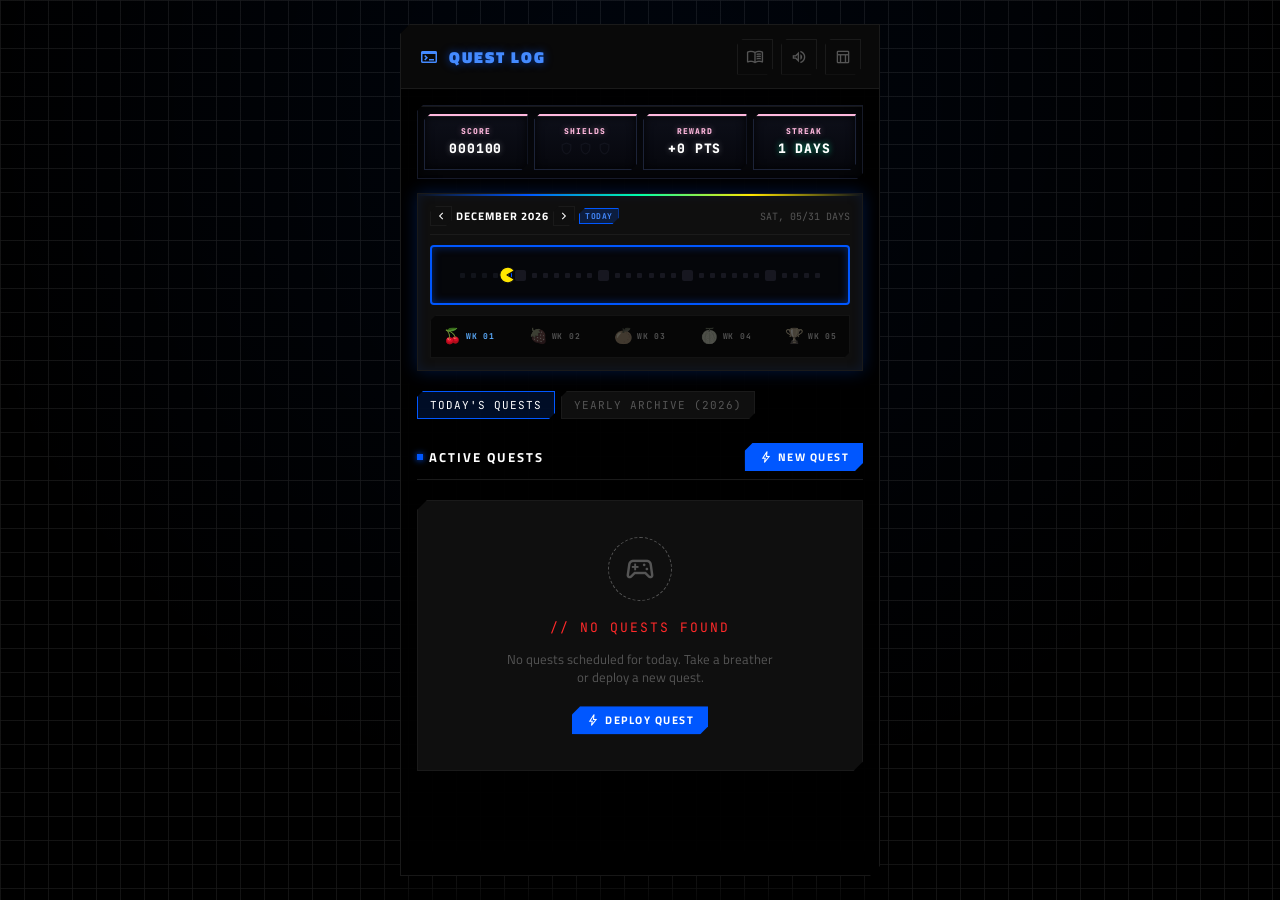
==== commit a4560c2f: "Center pacman and add stroke to prevent blob illusion" ====
--- a/index.html
+++ b/index.html
@@ -133,7 +133,7 @@
                   <!-- Pac-Man Flat Arcade Sprite (No Glow) -->
                   <div class="pacman-chomper" id="pacman-chomper" style="left: 0%;">
                     <svg viewBox="0 0 32 32" class="pacman-svg">
-                      <path d="M16 16 L29 8.5 A14 14 0 1 0 29 23.5 Z" fill="#FFE600"></path>
+                      <path d="M16 16 L29 8.5 A14 14 0 1 0 29 23.5 Z" fill="#FFE600" stroke="#090A10" stroke-width="2" stroke-linejoin="round"></path>
                     </svg>
                   </div>
                   <!-- Pellets Stream dynamically injected by app.js -->
--- a/styles.css
+++ b/styles.css
@@ -797,8 +797,8 @@
   position: absolute;
   top: 50%;
   transform: translateY(-50%);
-  width: 22px;
-  height: 22px;
+  width: 18px;
+  height: 18px;
   z-index: 15;
   transition: left 0.35s cubic-bezier(0.2, 0.8, 0.2, 1);
   filter: none;
